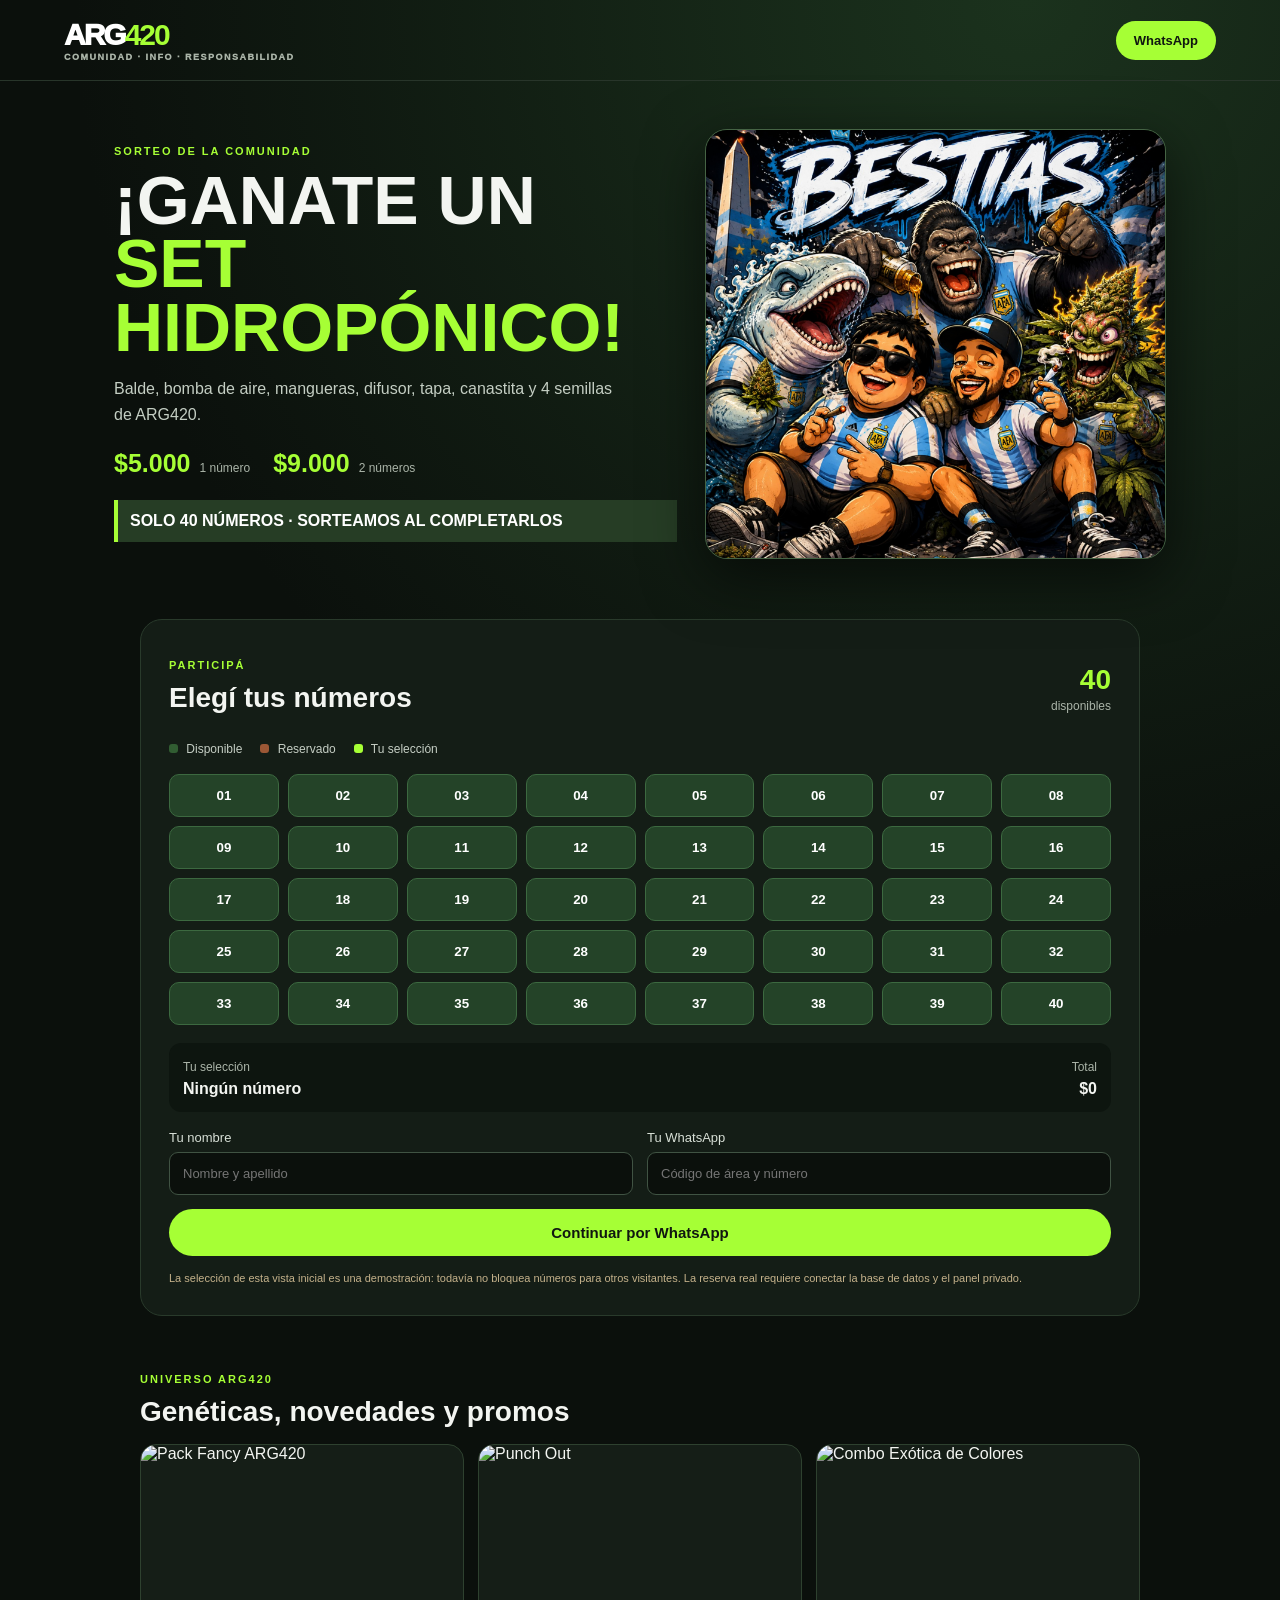
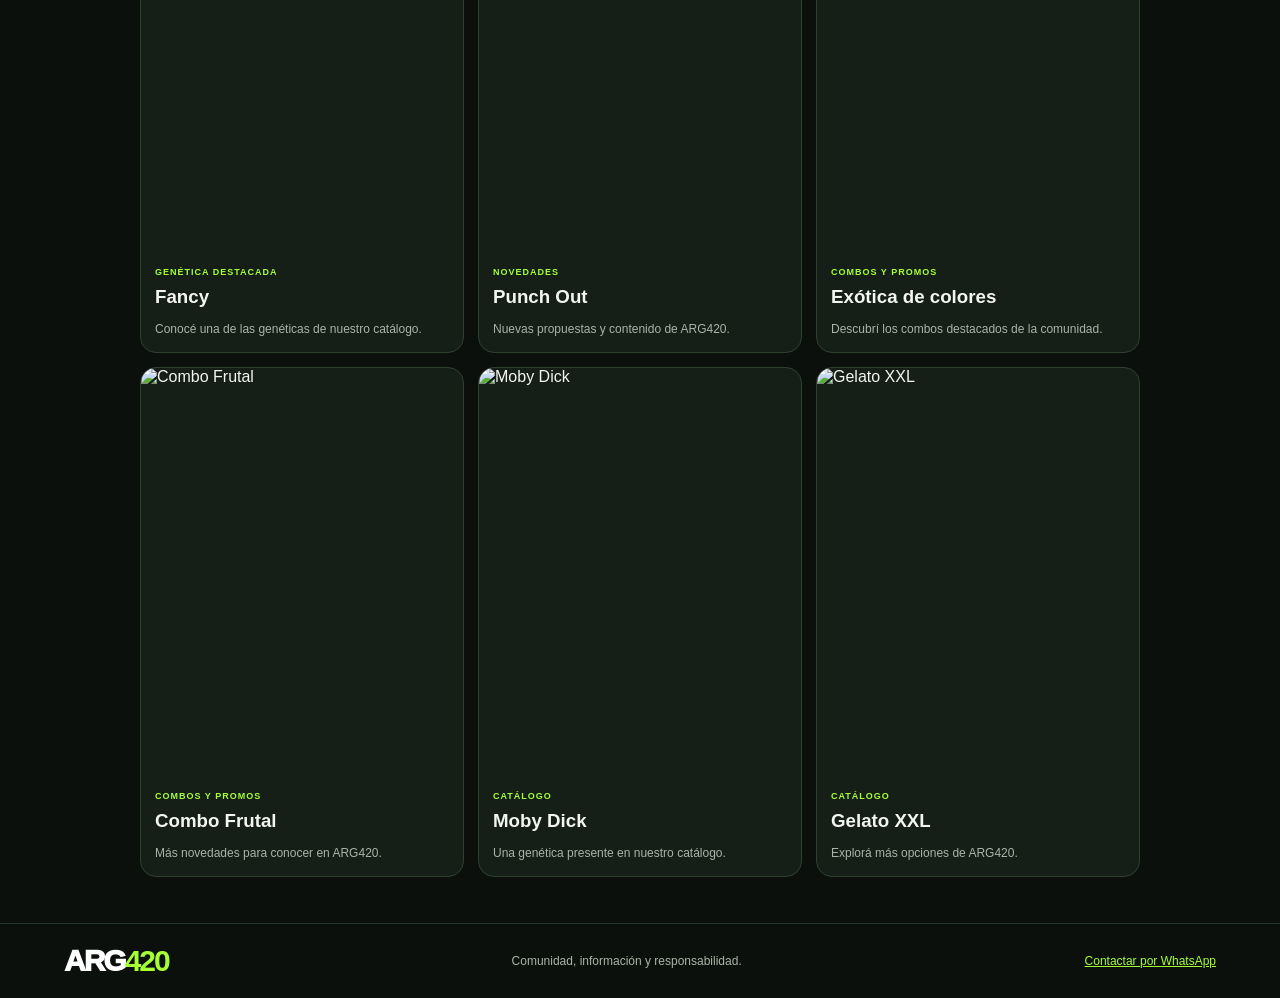
==== index.html @ 4fb7d49b "Update index.html" ====
<!doctype html>
<html lang="es">
<head>
  <meta charset="utf-8">
  <meta name="viewport" content="width=device-width, initial-scale=1">
  <meta name="theme-color" content="#101710">
  <meta name="description" content="ARG420 — Sorteo de la comunidad y novedades.">
  <title>ARG420 | Sorteo de la comunidad</title>
  <link rel="manifest" href="manifest.webmanifest">
  <link rel="stylesheet" href="styles.css">
</head>
<body>
<header class="top">
  <div class="brand"><span>ARG</span><b>420</b><small>COMUNIDAD · INFO · RESPONSABILIDAD</small></div>
  <a class="wa small" href="https://wa.me/5491125229926" target="_blank" rel="noopener">WhatsApp</a>
</header>

<main>
  <section class="hero">
    <div class="hero-copy">
      <p class="eyebrow">SORTEO DE LA COMUNIDAD</p>
      <h1>¡GANATE UN<br><em>SET HIDROPÓNICO!</em></h1>
      <p>Balde, bomba de aire, mangueras, difusor, tapa, canastita y 4 semillas de ARG420.</p>
      <div class="price-row"><strong>$5.000</strong><span>1 número</span><strong>$9.000</strong><span>2 números</span></div>
      <p class="limited">SOLO 40 NÚMEROS · SORTEAMOS AL COMPLETARLOS</p>
    </div>
    <div class="hero-art"><img src="bestias.png" alt="Personajes ilustrados de ARG420"></div>
  </section>

  <section class="draw panel">
    <div class="section-head">
      <div><p class="eyebrow">PARTICIPÁ</p><h2>Elegí tus números</h2></div>
      <div class="counter"><b id="availableCount">40</b><span>disponibles</span></div>
    </div>
    <div class="legend"><span><i class="free"></i> Disponible</span><span><i class="pending"></i> Reservado</span><span><i class="chosen"></i> Tu selección</span></div>
    <div id="numbers" class="numbers" aria-label="Números del sorteo"></div>
    <div class="selection">
      <div><span class="muted">Tu selección</span><strong id="selectionText">Ningún número</strong></div>
      <div><span class="muted">Total</span><strong id="total">$0</strong></div>
    </div>
    <form id="reserveForm">
      <label>Tu nombre<input id="customerName" required maxlength="60" placeholder="Nombre y apellido"></label>
      <label>Tu WhatsApp<input id="customerPhone" required maxlength="30" placeholder="Código de área y número"></label>
      <button class="primary" type="submit">Continuar por WhatsApp</button>
      <p class="notice">La selección de esta vista inicial es una demostración: todavía no bloquea números para otros visitantes. La reserva real requiere conectar la base de datos y el panel privado.</p>
    </form>
  </section>

  <section class="ads">
    <div class="section-head"><div><p class="eyebrow">UNIVERSO ARG420</p><h2>Genéticas, novedades y promos</h2></div></div>
    <div class="ad-grid">
      <article class="ad-card"><img src="assets/fancy-pack.png" alt="Pack Fancy ARG420"><div><span>GENÉTICA DESTACADA</span><h3>Fancy</h3><p>Conocé una de las genéticas de nuestro catálogo.</p></div></article>
      <article class="ad-card"><img src="assets/punch-out.png" alt="Punch Out"><div><span>NOVEDADES</span><h3>Punch Out</h3><p>Nuevas propuestas y contenido de ARG420.</p></div></article>
      <article class="ad-card"><img src="assets/combo-exotica.png" alt="Combo Exótica de Colores"><div><span>COMBOS Y PROMOS</span><h3>Exótica de colores</h3><p>Descubrí los combos destacados de la comunidad.</p></div></article>
      <article class="ad-card"><img src="assets/combo-frutal.png" alt="Combo Frutal"><div><span>COMBOS Y PROMOS</span><h3>Combo Frutal</h3><p>Más novedades para conocer en ARG420.</p></div></article>
      <article class="ad-card"><img src="assets/moby-dick.png" alt="Moby Dick"><div><span>CATÁLOGO</span><h3>Moby Dick</h3><p>Una genética presente en nuestro catálogo.</p></div></article>
      <article class="ad-card"><img src="assets/gelato-xxl.png" alt="Gelato XXL"><div><span>CATÁLOGO</span><h3>Gelato XXL</h3><p>Explorá más opciones de ARG420.</p></div></article>
    </div>
  </section>
</main>
<footer><div class="brand"><span>ARG</span><b>420</b></div><p>Comunidad, información y responsabilidad.</p><a href="https://wa.me/5491125229926" target="_blank" rel="noopener">Contactar por WhatsApp</a></footer>
<script src="app.js"></script>
</body>
</html>
---- styles.css ----
*{box-sizing:border-box} :root{--bg:#0b100c;--panel:#141d16;--green:#a6ff35;--green2:#3d782d;--text:#f3f5f1;--muted:#aab4a8} body{margin:0;background:radial-gradient(circle at 80% 0%,#1b321d 0,transparent 34%),var(--bg);color:var(--text);font-family:Arial,Helvetica,sans-serif} a{color:inherit}.top,footer{display:flex;align-items:center;justify-content:space-between;padding:18px max(5vw,18px);gap:16px}.top{border-bottom:1px solid #28352a}.brand{font-size:30px;font-weight:1000;letter-spacing:-2px}.brand span{color:#fff}.brand b{color:var(--green)}.brand small{display:block;font-size:9px;letter-spacing:1.5px;color:#aab4a8}.wa,.primary{background:var(--green);color:#101710;text-decoration:none;font-weight:900;border:0;border-radius:999px;padding:12px 18px}.small{font-size:13px}.hero{max-width:1180px;margin:auto;padding:48px 5vw 34px;display:grid;grid-template-columns:1.1fr .9fr;gap:28px;align-items:center}.eyebrow{color:var(--green);font-weight:900;letter-spacing:2px;font-size:11px}.hero h1{font-size:clamp(38px,6vw,68px);line-height:.94;margin:12px 0}.hero h1 em{color:var(--green);font-style:normal}.hero-copy>p:not(.eyebrow):not(.limited){color:#c4cec3;line-height:1.6;max-width:520px}.hero-art img{width:100%;max-height:430px;object-fit:cover;object-position:center 25%;border-radius:22px;border:1px solid #456344;box-shadow:0 18px 60px #0009}.price-row{display:flex;align-items:baseline;gap:9px;flex-wrap:wrap;margin:22px 0}.price-row strong{font-size:25px;color:var(--green)}.price-row span{font-size:12px;color:var(--muted);margin-right:14px}.limited{font-weight:900;color:#fff;background:#263d25;border-left:4px solid var(--green);padding:12px}.panel,.ads{max-width:1000px;margin:22px auto;padding:28px;background:var(--panel);border:1px solid #293a2b;border-radius:22px}.section-head{display:flex;justify-content:space-between;align-items:center;gap:12px}.section-head h2{font-size:28px;margin:4px 0 16px}.counter{text-align:right}.counter b{display:block;color:var(--green);font-size:28px}.counter span,.muted{font-size:12px;color:var(--muted)}.legend{display:flex;gap:18px;flex-wrap:wrap;color:#c5cec4;font-size:12px;margin:12px 0 18px}.legend i{display:inline-block;width:9px;height:9px;border-radius:3px;margin-right:5px}.free{background:#315d32}.pending{background:#9b5735}.chosen{background:var(--green)}.numbers{display:grid;grid-template-columns:repeat(8,1fr);gap:9px}.num{background:#244328;border:1px solid #3c6940;color:white;padding:13px 4px;border-radius:10px;font-weight:900;cursor:pointer}.num.selected{background:var(--green);color:#10200e;border-color:var(--green)}.num.reserved{background:#59402e;color:#d8c5b3;cursor:not-allowed;opacity:.8}.selection{display:flex;justify-content:space-between;background:#0d150f;border-radius:12px;padding:14px;margin:18px 0}.selection strong{display:block;margin-top:5px}.selection>div:last-child{text-align:right}form{display:grid;grid-template-columns:1fr 1fr;gap:14px}label{display:grid;gap:7px;font-size:13px;color:#d8e0d7}input{width:100%;background:#0b100c;border:1px solid #405343;border-radius:9px;padding:13px;color:white;font:inherit}form button,.notice{grid-column:1/-1}.primary{cursor:pointer;font-size:15px;padding:15px}.notice{font-size:11px;line-height:1.5;color:#c5b28b;margin:0}.ads{background:transparent;border:0;padding:24px 0}.ad-grid{display:grid;grid-template-columns:repeat(3,1fr);gap:14px}.ad-card{background:#151e17;border:1px solid #2e412f;border-radius:16px;overflow:hidden}.ad-card img{width:100%;aspect-ratio:4/5;object-fit:cover;display:block}.ad-card div{padding:14px}.ad-card span{font-size:9px;color:var(--green);font-weight:900;letter-spacing:1px}.ad-card h3{margin:7px 0}.ad-card p{font-size:12px;color:var(--muted);line-height:1.5;margin-bottom:0}footer{border-top:1px solid #28352a;color:var(--muted);font-size:12px}footer a{color:var(--green)}@media(max-width:700px){.hero{grid-template-columns:1fr;padding-top:30px}.hero-art{order:-1}.hero-art img{max-height:280px}.panel{margin:14px;padding:18px}.numbers{grid-template-columns:repeat(5,1fr);gap:7px}.num{padding:12px 2px}.ad-grid{grid-template-columns:repeat(2,1fr)}form{grid-template-columns:1fr}.top,footer{padding:15px 18px}.brand{font-size:25px}}
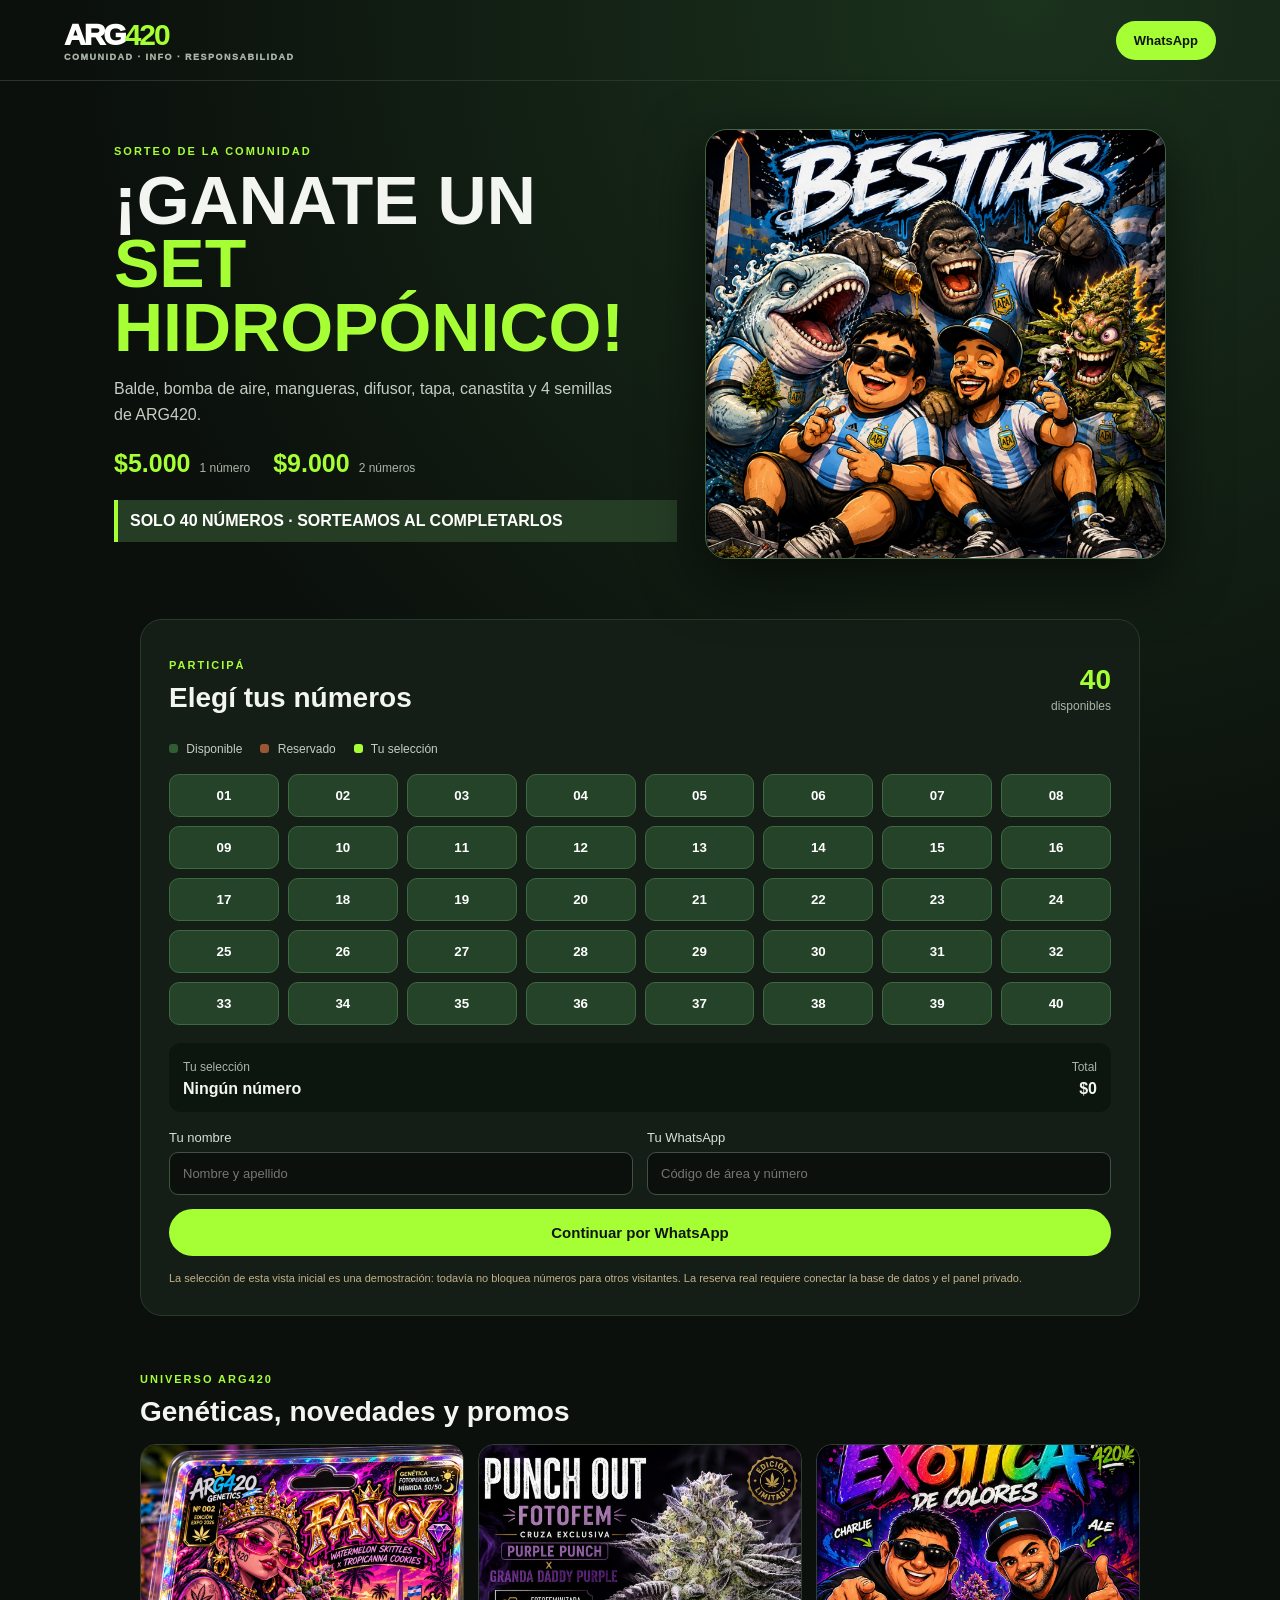
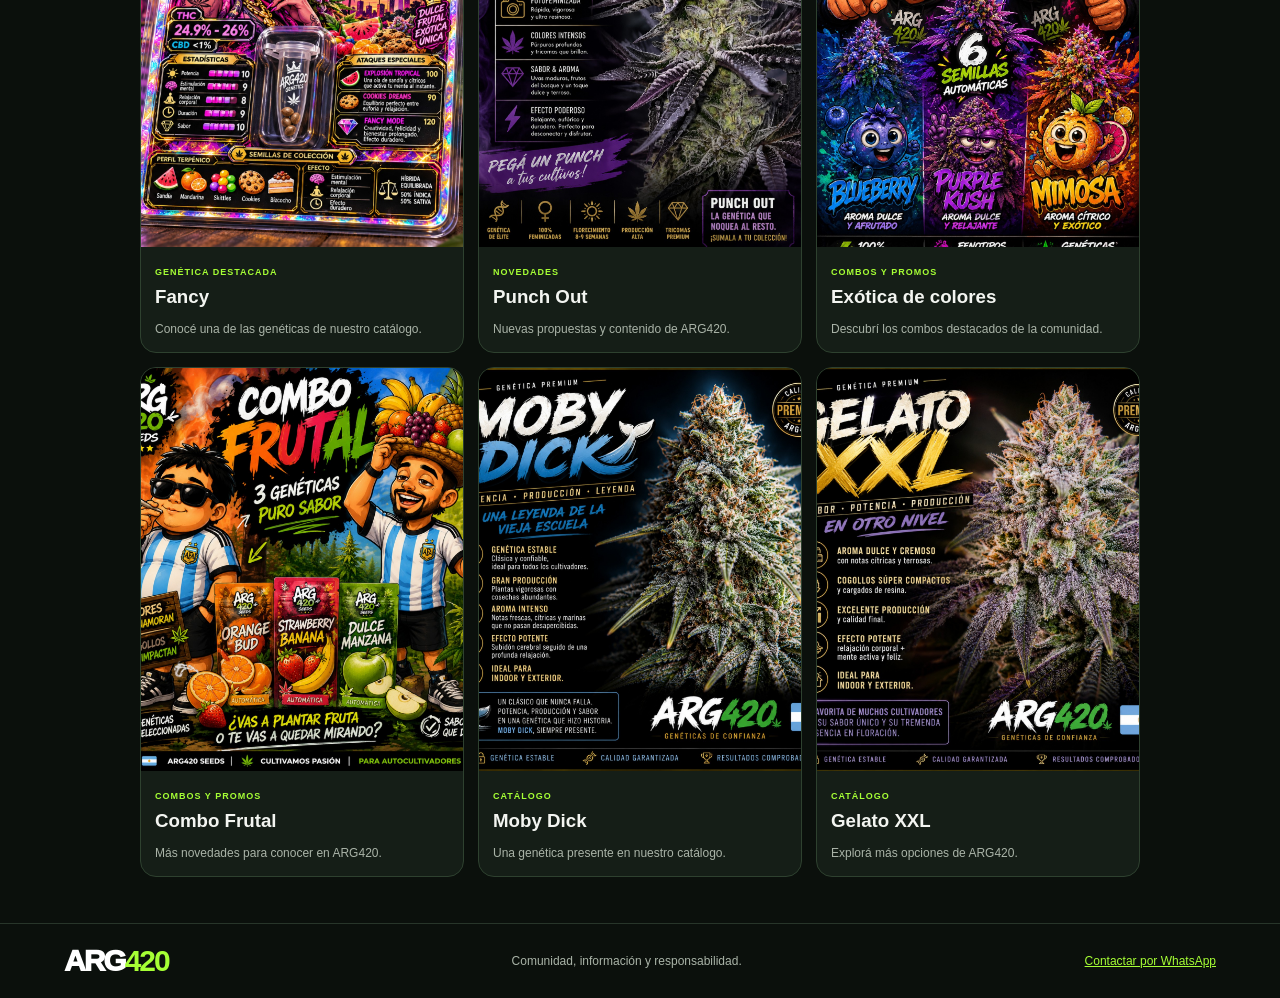
==== commit 74a5ae79: "Update index.html" ====
--- a/index.html
+++ b/index.html
@@ -49,12 +49,12 @@
   <section class="ads">
     <div class="section-head"><div><p class="eyebrow">UNIVERSO ARG420</p><h2>Genéticas, novedades y promos</h2></div></div>
     <div class="ad-grid">
-      <article class="ad-card"><img src="assets/fancy-pack.png" alt="Pack Fancy ARG420"><div><span>GENÉTICA DESTACADA</span><h3>Fancy</h3><p>Conocé una de las genéticas de nuestro catálogo.</p></div></article>
-      <article class="ad-card"><img src="assets/punch-out.png" alt="Punch Out"><div><span>NOVEDADES</span><h3>Punch Out</h3><p>Nuevas propuestas y contenido de ARG420.</p></div></article>
-      <article class="ad-card"><img src="assets/combo-exotica.png" alt="Combo Exótica de Colores"><div><span>COMBOS Y PROMOS</span><h3>Exótica de colores</h3><p>Descubrí los combos destacados de la comunidad.</p></div></article>
-      <article class="ad-card"><img src="assets/combo-frutal.png" alt="Combo Frutal"><div><span>COMBOS Y PROMOS</span><h3>Combo Frutal</h3><p>Más novedades para conocer en ARG420.</p></div></article>
-      <article class="ad-card"><img src="assets/moby-dick.png" alt="Moby Dick"><div><span>CATÁLOGO</span><h3>Moby Dick</h3><p>Una genética presente en nuestro catálogo.</p></div></article>
-      <article class="ad-card"><img src="assets/gelato-xxl.png" alt="Gelato XXL"><div><span>CATÁLOGO</span><h3>Gelato XXL</h3><p>Explorá más opciones de ARG420.</p></div></article>
+      <article class="ad-card"><img src="fancy-pack.png" alt="Pack Fancy ARG420"><div><span>GENÉTICA DESTACADA</span><h3>Fancy</h3><p>Conocé una de las genéticas de nuestro catálogo.</p></div></article>
+      <article class="ad-card"><img src="punch-out.png" alt="Punch Out"><div><span>NOVEDADES</span><h3>Punch Out</h3><p>Nuevas propuestas y contenido de ARG420.</p></div></article>
+      <article class="ad-card"><img src="combo-exotica.png" alt="Combo Exótica de Colores"><div><span>COMBOS Y PROMOS</span><h3>Exótica de colores</h3><p>Descubrí los combos destacados de la comunidad.</p></div></article>
+      <article class="ad-card"><img src="combo-frutal.png" alt="Combo Frutal"><div><span>COMBOS Y PROMOS</span><h3>Combo Frutal</h3><p>Más novedades para conocer en ARG420.</p></div></article>
+      <article class="ad-card"><img src="moby-dick.png" alt="Moby Dick"><div><span>CATÁLOGO</span><h3>Moby Dick</h3><p>Una genética presente en nuestro catálogo.</p></div></article>
+      <article class="ad-card"><img src="gelato-xxl.png" alt="Gelato XXL"><div><span>CATÁLOGO</span><h3>Gelato XXL</h3><p>Explorá más opciones de ARG420.</p></div></article>
     </div>
   </section>
 </main>
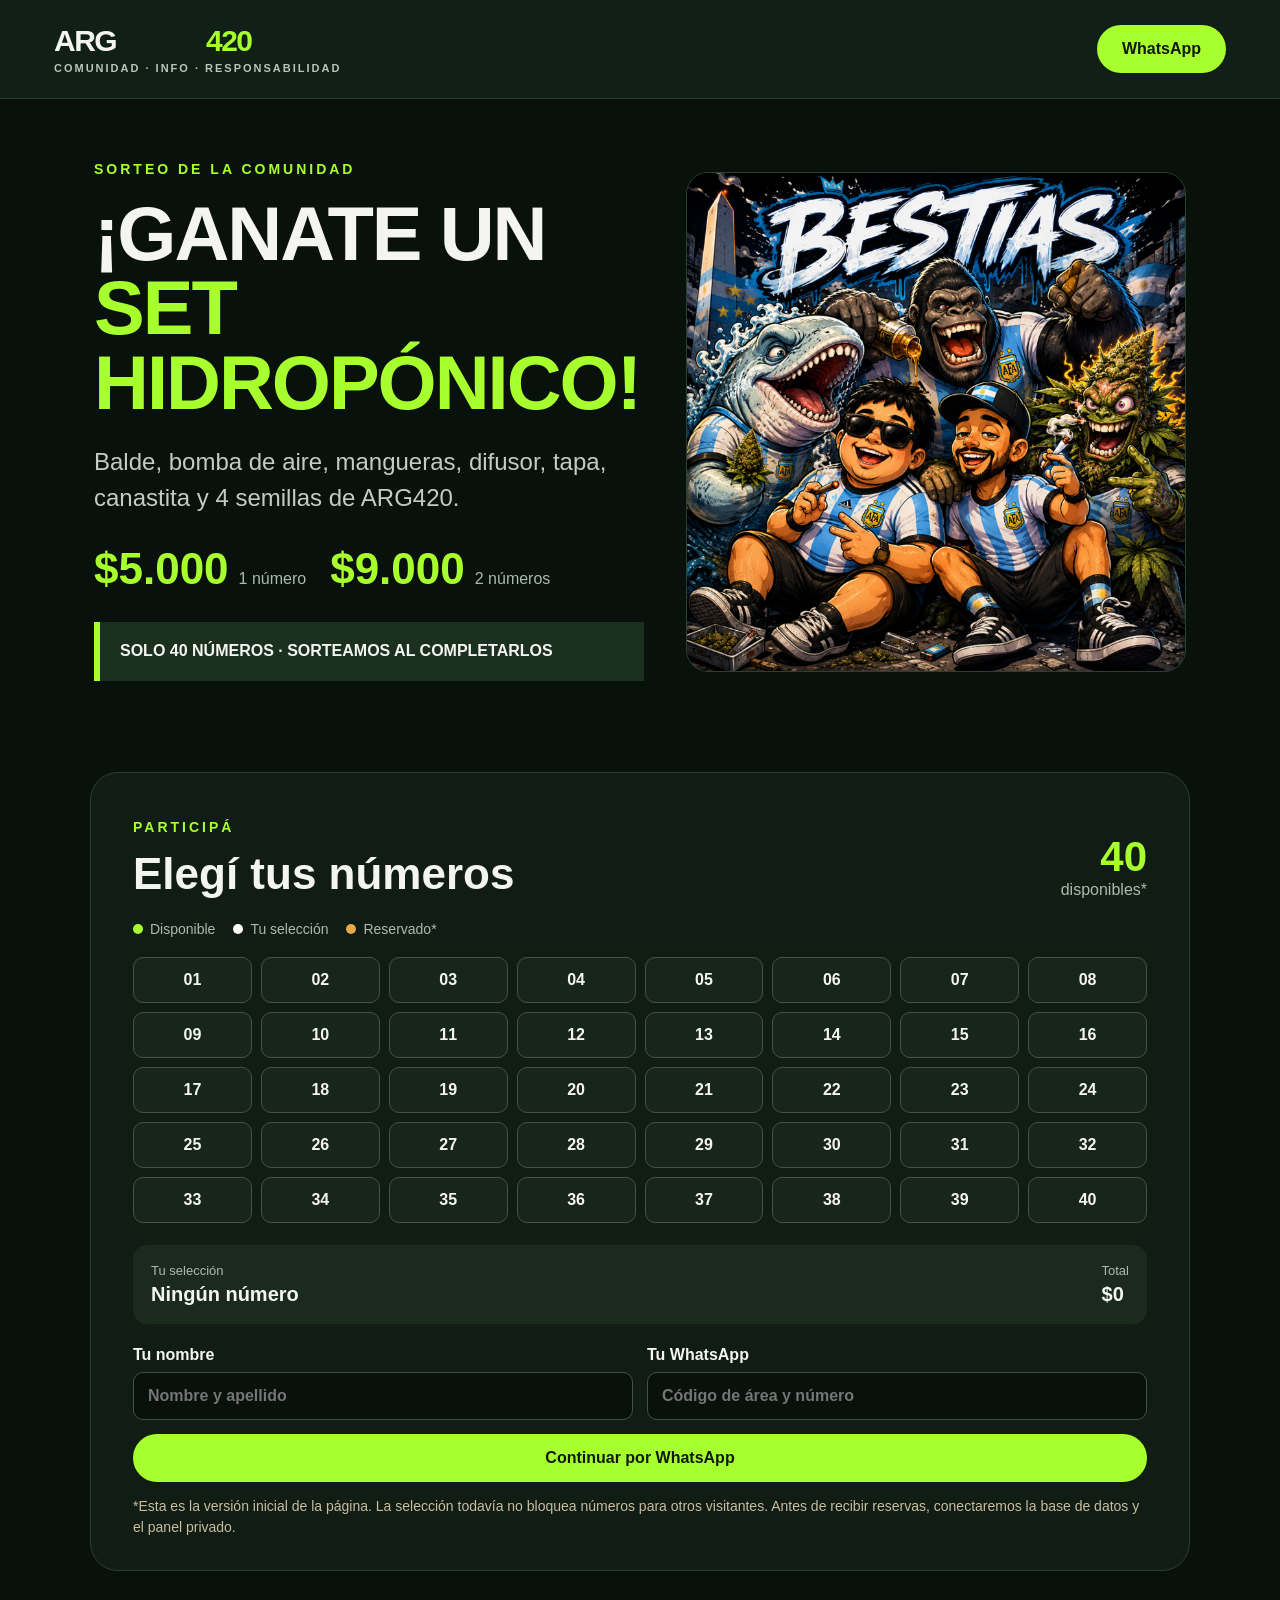
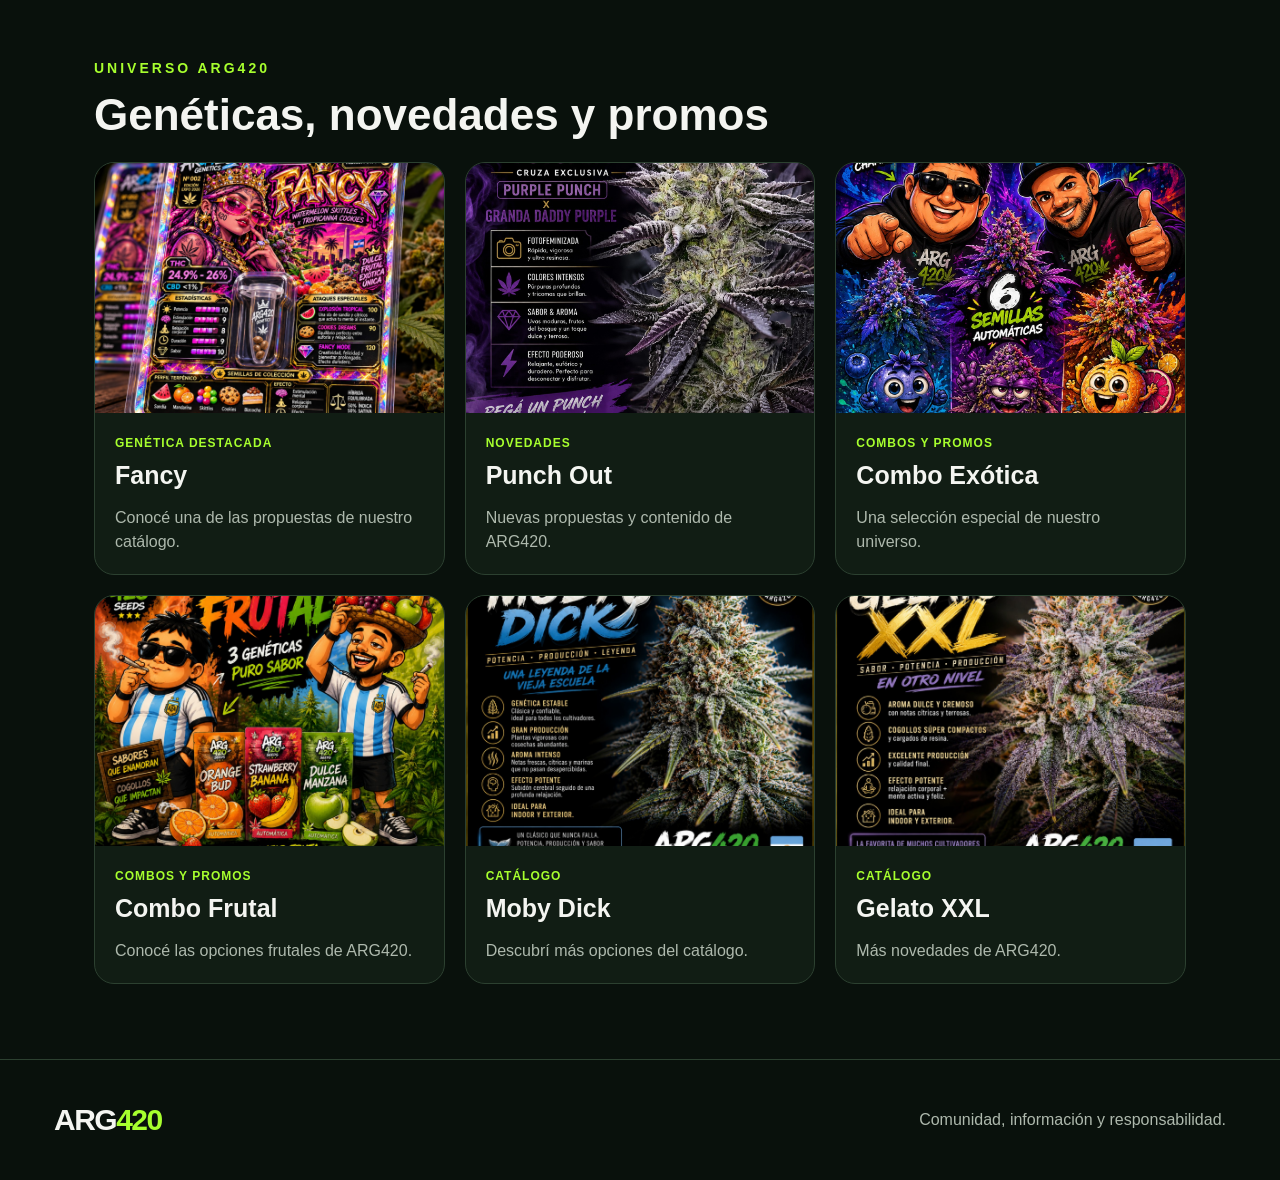
==== commit 76cb2b2d: "Add files via upload" ====
--- a/index.html
+++ b/index.html
@@ -3,62 +3,56 @@
 <head>
   <meta charset="utf-8">
   <meta name="viewport" content="width=device-width, initial-scale=1">
-  <meta name="theme-color" content="#101710">
-  <meta name="description" content="ARG420 — Sorteo de la comunidad y novedades.">
+  <meta name="theme-color" content="#101810">
+  <meta name="description" content="ARG420 — Comunidad, información y responsabilidad. Sorteo de la comunidad.">
   <title>ARG420 | Sorteo de la comunidad</title>
   <link rel="manifest" href="manifest.webmanifest">
   <link rel="stylesheet" href="styles.css">
 </head>
 <body>
-<header class="top">
-  <div class="brand"><span>ARG</span><b>420</b><small>COMUNIDAD · INFO · RESPONSABILIDAD</small></div>
-  <a class="wa small" href="https://wa.me/5491125229926" target="_blank" rel="noopener">WhatsApp</a>
-</header>
+  <header class="topbar">
+    <a class="brand" href="#inicio" aria-label="ARG420 inicio"><span>ARG</span><b>420</b><small>COMUNIDAD · INFO · RESPONSABILIDAD</small></a>
+    <a class="whatsapp" href="https://wa.me/5491125229926" target="_blank" rel="noopener">WhatsApp</a>
+  </header>
 
-<main>
-  <section class="hero">
-    <div class="hero-copy">
-      <p class="eyebrow">SORTEO DE LA COMUNIDAD</p>
-      <h1>¡GANATE UN<br><em>SET HIDROPÓNICO!</em></h1>
-      <p>Balde, bomba de aire, mangueras, difusor, tapa, canastita y 4 semillas de ARG420.</p>
-      <div class="price-row"><strong>$5.000</strong><span>1 número</span><strong>$9.000</strong><span>2 números</span></div>
-      <p class="limited">SOLO 40 NÚMEROS · SORTEAMOS AL COMPLETARLOS</p>
-    </div>
-    <div class="hero-art"><img src="bestias.png" alt="Personajes ilustrados de ARG420"></div>
-  </section>
+  <main id="inicio">
+    <section class="hero">
+      <div class="hero-art"><img src="bestias.png" alt="Personajes ilustrados de ARG420"></div>
+      <div class="hero-copy">
+        <p class="eyebrow">SORTEO DE LA COMUNIDAD</p>
+        <h1>¡GANATE UN<br><em>SET HIDROPÓNICO!</em></h1>
+        <p class="intro">Balde, bomba de aire, mangueras, difusor, tapa, canastita y 4 semillas de ARG420.</p>
+        <div class="prices"><div><strong>$5.000</strong><span>1 número</span></div><div><strong>$9.000</strong><span>2 números</span></div></div>
+        <p class="limited">SOLO 40 NÚMEROS · SORTEAMOS AL COMPLETARLOS</p>
+      </div>
+    </section>
 
-  <section class="draw panel">
-    <div class="section-head">
-      <div><p class="eyebrow">PARTICIPÁ</p><h2>Elegí tus números</h2></div>
-      <div class="counter"><b id="availableCount">40</b><span>disponibles</span></div>
-    </div>
-    <div class="legend"><span><i class="free"></i> Disponible</span><span><i class="pending"></i> Reservado</span><span><i class="chosen"></i> Tu selección</span></div>
-    <div id="numbers" class="numbers" aria-label="Números del sorteo"></div>
-    <div class="selection">
-      <div><span class="muted">Tu selección</span><strong id="selectionText">Ningún número</strong></div>
-      <div><span class="muted">Total</span><strong id="total">$0</strong></div>
-    </div>
-    <form id="reserveForm">
-      <label>Tu nombre<input id="customerName" required maxlength="60" placeholder="Nombre y apellido"></label>
-      <label>Tu WhatsApp<input id="customerPhone" required maxlength="30" placeholder="Código de área y número"></label>
-      <button class="primary" type="submit">Continuar por WhatsApp</button>
-      <p class="notice">La selección de esta vista inicial es una demostración: todavía no bloquea números para otros visitantes. La reserva real requiere conectar la base de datos y el panel privado.</p>
-    </form>
-  </section>
+    <section class="draw panel" id="participar">
+      <div class="section-head"><div><p class="eyebrow">PARTICIPÁ</p><h2>Elegí tus números</h2></div><div class="available"><b id="availableCount">40</b><span>disponibles*</span></div></div>
+      <div class="legend"><span><i class="dot free"></i>Disponible</span><span><i class="dot chosen"></i>Tu selección</span><span><i class="dot pending"></i>Reservado*</span></div>
+      <div id="numbers" class="numbers" aria-label="Números del sorteo"></div>
+      <div class="selection"><div><span>Tu selección</span><strong id="selectionText">Ningún número</strong></div><div><span>Total</span><strong id="total">$0</strong></div></div>
+      <form id="reserveForm" class="reserve-form">
+        <label>Tu nombre<input id="customerName" required maxlength="60" placeholder="Nombre y apellido" autocomplete="name"></label>
+        <label>Tu WhatsApp<input id="customerPhone" required maxlength="30" placeholder="Código de área y número" inputmode="tel" autocomplete="tel"></label>
+        <button class="primary" type="submit">Continuar por WhatsApp</button>
+      </form>
+      <p class="notice">*Esta es la versión inicial de la página. La selección todavía no bloquea números para otros visitantes. Antes de recibir reservas, conectaremos la base de datos y el panel privado.</p>
+    </section>
 
-  <section class="ads">
-    <div class="section-head"><div><p class="eyebrow">UNIVERSO ARG420</p><h2>Genéticas, novedades y promos</h2></div></div>
-    <div class="ad-grid">
-      <article class="ad-card"><img src="fancy-pack.png" alt="Pack Fancy ARG420"><div><span>GENÉTICA DESTACADA</span><h3>Fancy</h3><p>Conocé una de las genéticas de nuestro catálogo.</p></div></article>
-      <article class="ad-card"><img src="punch-out.png" alt="Punch Out"><div><span>NOVEDADES</span><h3>Punch Out</h3><p>Nuevas propuestas y contenido de ARG420.</p></div></article>
-      <article class="ad-card"><img src="combo-exotica.png" alt="Combo Exótica de Colores"><div><span>COMBOS Y PROMOS</span><h3>Exótica de colores</h3><p>Descubrí los combos destacados de la comunidad.</p></div></article>
-      <article class="ad-card"><img src="combo-frutal.png" alt="Combo Frutal"><div><span>COMBOS Y PROMOS</span><h3>Combo Frutal</h3><p>Más novedades para conocer en ARG420.</p></div></article>
-      <article class="ad-card"><img src="moby-dick.png" alt="Moby Dick"><div><span>CATÁLOGO</span><h3>Moby Dick</h3><p>Una genética presente en nuestro catálogo.</p></div></article>
-      <article class="ad-card"><img src="gelato-xxl.png" alt="Gelato XXL"><div><span>CATÁLOGO</span><h3>Gelato XXL</h3><p>Explorá más opciones de ARG420.</p></div></article>
-    </div>
-  </section>
-</main>
-<footer><div class="brand"><span>ARG</span><b>420</b></div><p>Comunidad, información y responsabilidad.</p><a href="https://wa.me/5491125229926" target="_blank" rel="noopener">Contactar por WhatsApp</a></footer>
-<script src="app.js"></script>
+    <section class="ads">
+      <div class="section-head"><div><p class="eyebrow">UNIVERSO ARG420</p><h2>Genéticas, novedades y promos</h2></div></div>
+      <div class="ad-grid">
+        <article class="ad-card"><img src="fancy-pack.png" alt="Pack Fancy ARG420"><div><span>GENÉTICA DESTACADA</span><h3>Fancy</h3><p>Conocé una de las propuestas de nuestro catálogo.</p></div></article>
+        <article class="ad-card"><img src="punch-out.png" alt="Punch Out"><div><span>NOVEDADES</span><h3>Punch Out</h3><p>Nuevas propuestas y contenido de ARG420.</p></div></article>
+        <article class="ad-card"><img src="combo-exotica.png" alt="Combo Exótica de Colores"><div><span>COMBOS Y PROMOS</span><h3>Combo Exótica</h3><p>Una selección especial de nuestro universo.</p></div></article>
+        <article class="ad-card"><img src="combo-frutal.png" alt="Combo Frutal"><div><span>COMBOS Y PROMOS</span><h3>Combo Frutal</h3><p>Conocé las opciones frutales de ARG420.</p></div></article>
+        <article class="ad-card"><img src="moby-dick.png" alt="Moby Dick"><div><span>CATÁLOGO</span><h3>Moby Dick</h3><p>Descubrí más opciones del catálogo.</p></div></article>
+        <article class="ad-card"><img src="gelato-xxl.png" alt="Gelato XXL"><div><span>CATÁLOGO</span><h3>Gelato XXL</h3><p>Más novedades de ARG420.</p></div></article>
+      </div>
+    </section>
+  </main>
+  <footer><div class="brand"><span>ARG</span><b>420</b></div><p>Comunidad, información y responsabilidad.</p></footer>
+  <script src="app.js"></script>
 </body>
 </html>
--- a/styles.css
+++ b/styles.css
@@ -1 +1 @@
-*{box-sizing:border-box} :root{--bg:#0b100c;--panel:#141d16;--green:#a6ff35;--green2:#3d782d;--text:#f3f5f1;--muted:#aab4a8} body{margin:0;background:radial-gradient(circle at 80% 0%,#1b321d 0,transparent 34%),var(--bg);color:var(--text);font-family:Arial,Helvetica,sans-serif} a{color:inherit}.top,footer{display:flex;align-items:center;justify-content:space-between;padding:18px max(5vw,18px);gap:16px}.top{border-bottom:1px solid #28352a}.brand{font-size:30px;font-weight:1000;letter-spacing:-2px}.brand span{color:#fff}.brand b{color:var(--green)}.brand small{display:block;font-size:9px;letter-spacing:1.5px;color:#aab4a8}.wa,.primary{background:var(--green);color:#101710;text-decoration:none;font-weight:900;border:0;border-radius:999px;padding:12px 18px}.small{font-size:13px}.hero{max-width:1180px;margin:auto;padding:48px 5vw 34px;display:grid;grid-template-columns:1.1fr .9fr;gap:28px;align-items:center}.eyebrow{color:var(--green);font-weight:900;letter-spacing:2px;font-size:11px}.hero h1{font-size:clamp(38px,6vw,68px);line-height:.94;margin:12px 0}.hero h1 em{color:var(--green);font-style:normal}.hero-copy>p:not(.eyebrow):not(.limited){color:#c4cec3;line-height:1.6;max-width:520px}.hero-art img{width:100%;max-height:430px;object-fit:cover;object-position:center 25%;border-radius:22px;border:1px solid #456344;box-shadow:0 18px 60px #0009}.price-row{display:flex;align-items:baseline;gap:9px;flex-wrap:wrap;margin:22px 0}.price-row strong{font-size:25px;color:var(--green)}.price-row span{font-size:12px;color:var(--muted);margin-right:14px}.limited{font-weight:900;color:#fff;background:#263d25;border-left:4px solid var(--green);padding:12px}.panel,.ads{max-width:1000px;margin:22px auto;padding:28px;background:var(--panel);border:1px solid #293a2b;border-radius:22px}.section-head{display:flex;justify-content:space-between;align-items:center;gap:12px}.section-head h2{font-size:28px;margin:4px 0 16px}.counter{text-align:right}.counter b{display:block;color:var(--green);font-size:28px}.counter span,.muted{font-size:12px;color:var(--muted)}.legend{display:flex;gap:18px;flex-wrap:wrap;color:#c5cec4;font-size:12px;margin:12px 0 18px}.legend i{display:inline-block;width:9px;height:9px;border-radius:3px;margin-right:5px}.free{background:#315d32}.pending{background:#9b5735}.chosen{background:var(--green)}.numbers{display:grid;grid-template-columns:repeat(8,1fr);gap:9px}.num{background:#244328;border:1px solid #3c6940;color:white;padding:13px 4px;border-radius:10px;font-weight:900;cursor:pointer}.num.selected{background:var(--green);color:#10200e;border-color:var(--green)}.num.reserved{background:#59402e;color:#d8c5b3;cursor:not-allowed;opacity:.8}.selection{display:flex;justify-content:space-between;background:#0d150f;border-radius:12px;padding:14px;margin:18px 0}.selection strong{display:block;margin-top:5px}.selection>div:last-child{text-align:right}form{display:grid;grid-template-columns:1fr 1fr;gap:14px}label{display:grid;gap:7px;font-size:13px;color:#d8e0d7}input{width:100%;background:#0b100c;border:1px solid #405343;border-radius:9px;padding:13px;color:white;font:inherit}form button,.notice{grid-column:1/-1}.primary{cursor:pointer;font-size:15px;padding:15px}.notice{font-size:11px;line-height:1.5;color:#c5b28b;margin:0}.ads{background:transparent;border:0;padding:24px 0}.ad-grid{display:grid;grid-template-columns:repeat(3,1fr);gap:14px}.ad-card{background:#151e17;border:1px solid #2e412f;border-radius:16px;overflow:hidden}.ad-card img{width:100%;aspect-ratio:4/5;object-fit:cover;display:block}.ad-card div{padding:14px}.ad-card span{font-size:9px;color:var(--green);font-weight:900;letter-spacing:1px}.ad-card h3{margin:7px 0}.ad-card p{font-size:12px;color:var(--muted);line-height:1.5;margin-bottom:0}footer{border-top:1px solid #28352a;color:var(--muted);font-size:12px}footer a{color:var(--green)}@media(max-width:700px){.hero{grid-template-columns:1fr;padding-top:30px}.hero-art{order:-1}.hero-art img{max-height:280px}.panel{margin:14px;padding:18px}.numbers{grid-template-columns:repeat(5,1fr);gap:7px}.num{padding:12px 2px}.ad-grid{grid-template-columns:repeat(2,1fr)}form{grid-template-columns:1fr}.top,footer{padding:15px 18px}.brand{font-size:25px}}+:root{--bg:#09110c;--panel:#111d14;--panel2:#1c3020;--line:#2c4030;--green:#a7ff2e;--white:#f4f5f1;--muted:#aeb9ad}*{box-sizing:border-box}html{scroll-behavior:smooth}body{margin:0;background:var(--bg);color:var(--white);font-family:Arial,Helvetica,sans-serif}.topbar{display:flex;align-items:center;justify-content:space-between;padding:24px clamp(20px,5vw,54px);background:#102016;border-bottom:1px solid #263a2a;position:sticky;top:0;z-index:5}.brand{display:grid;grid-template-columns:auto auto;align-items:baseline;text-decoration:none;color:var(--white);font-size:30px;font-weight:900;letter-spacing:-1.5px}.brand b{color:var(--green)}.brand small{grid-column:1/3;font-size:11px;letter-spacing:2px;color:#b8c5b9;margin-top:4px}.whatsapp,.primary{background:var(--green);color:#101810;text-decoration:none;border:0;border-radius:999px;padding:15px 25px;font-weight:800;font-size:16px}.hero{max-width:1200px;margin:auto;padding:48px clamp(20px,5vw,54px) 30px;display:grid;grid-template-columns:1.1fr 1fr;gap:42px;align-items:center}.hero-art{order:2}.hero-art img{width:100%;height:auto;display:block;border-radius:22px;border:1px solid var(--line)}.hero-copy{order:1}.eyebrow{color:var(--green);font-weight:900;letter-spacing:3px;font-size:14px}.hero h1{font-size:clamp(42px,6vw,76px);line-height:.98;letter-spacing:-2px;margin:20px 0}.hero h1 em{font-style:normal;color:var(--green)}.intro{font-size:clamp(18px,2vw,24px);line-height:1.5;color:#c3ccc3}.prices{display:flex;gap:24px;flex-wrap:wrap;margin:28px 0}.prices div{display:flex;align-items:baseline;gap:10px}.prices strong{font-size:clamp(30px,4vw,44px);color:var(--green)}.prices span,.section-head span{color:var(--muted)}.limited{padding:18px 20px;background:var(--panel2);border-left:6px solid var(--green);font-weight:900;line-height:1.4}.panel{max-width:1100px;margin:45px auto;padding:32px clamp(20px,4vw,42px);border:1px solid var(--line);border-radius:28px;background:var(--panel)}.section-head{display:flex;justify-content:space-between;align-items:end;gap:20px;margin-bottom:22px}.section-head h2{font-size:clamp(28px,4vw,44px);margin:6px 0 0}.available{text-align:right}.available b{display:block;font-size:42px;color:var(--green)}.legend{display:flex;gap:18px;flex-wrap:wrap;color:var(--muted);font-size:14px;margin:20px 0}.legend span{display:flex;align-items:center;gap:7px}.dot{width:10px;height:10px;border-radius:50%;display:inline-block}.free{background:var(--green)}.chosen{background:#fff}.pending{background:#e6a84b}.numbers{display:grid;grid-template-columns:repeat(8,minmax(0,1fr));gap:9px}.number{border:1px solid #405444;background:#17251a;color:var(--white);border-radius:10px;padding:13px 3px;font-weight:800;font-size:16px}.number.selected{background:var(--green);color:#101810;border-color:var(--green)}.number:disabled{opacity:.4}.selection{display:flex;justify-content:space-between;gap:20px;background:#1a2b1d;padding:18px;border-radius:14px;margin:22px 0}.selection div{display:grid;gap:5px}.selection span{font-size:13px;color:var(--muted)}.selection strong{font-size:20px}.reserve-form{display:grid;grid-template-columns:1fr 1fr;gap:14px}.reserve-form label{display:grid;gap:8px;font-weight:700}.reserve-form input{width:100%;background:#09110c;color:white;border:1px solid #405444;border-radius:10px;padding:14px;font:inherit}.primary{grid-column:1/-1;cursor:pointer}.notice{color:#c9bd9e;line-height:1.5;font-size:14px;margin-bottom:0}.ads{max-width:1200px;margin:75px auto;padding:0 clamp(20px,5vw,54px)}.ad-grid{display:grid;grid-template-columns:repeat(3,minmax(0,1fr));gap:20px}.ad-card{background:var(--panel);border:1px solid var(--line);border-radius:20px;overflow:hidden}.ad-card img{width:100%;height:250px;object-fit:cover;display:block;background:#17251a}.ad-card div{padding:20px}.ad-card span{color:var(--green);font-size:12px;font-weight:900;letter-spacing:1px}.ad-card h3{font-size:25px;margin:10px 0}.ad-card p{color:var(--muted);line-height:1.5;margin-bottom:0}footer{padding:35px clamp(20px,5vw,54px);border-top:1px solid var(--line);display:flex;align-items:center;justify-content:space-between;gap:20px}footer p{color:var(--muted)}@media(max-width:760px){.hero{grid-template-columns:1fr;gap:26px;padding-top:30px}.hero-art{order:1}.hero-copy{order:2}.hero-art img{max-height:320px;object-fit:cover}.panel{margin:25px 14px;padding:24px 18px}.numbers{grid-template-columns:repeat(5,minmax(0,1fr));gap:7px}.number{padding:12px 2px}.ad-grid{grid-template-columns:repeat(2,minmax(0,1fr));gap:12px}.ad-card img{height:185px}.ad-card div{padding:14px}.ad-card h3{font-size:21px}.reserve-form{grid-template-columns:1fr}.primary{grid-column:auto}.topbar{padding:18px 20px}.brand{font-size:26px}.whatsapp{padding:13px 18px}.section-head{align-items:center}footer{display:block}}
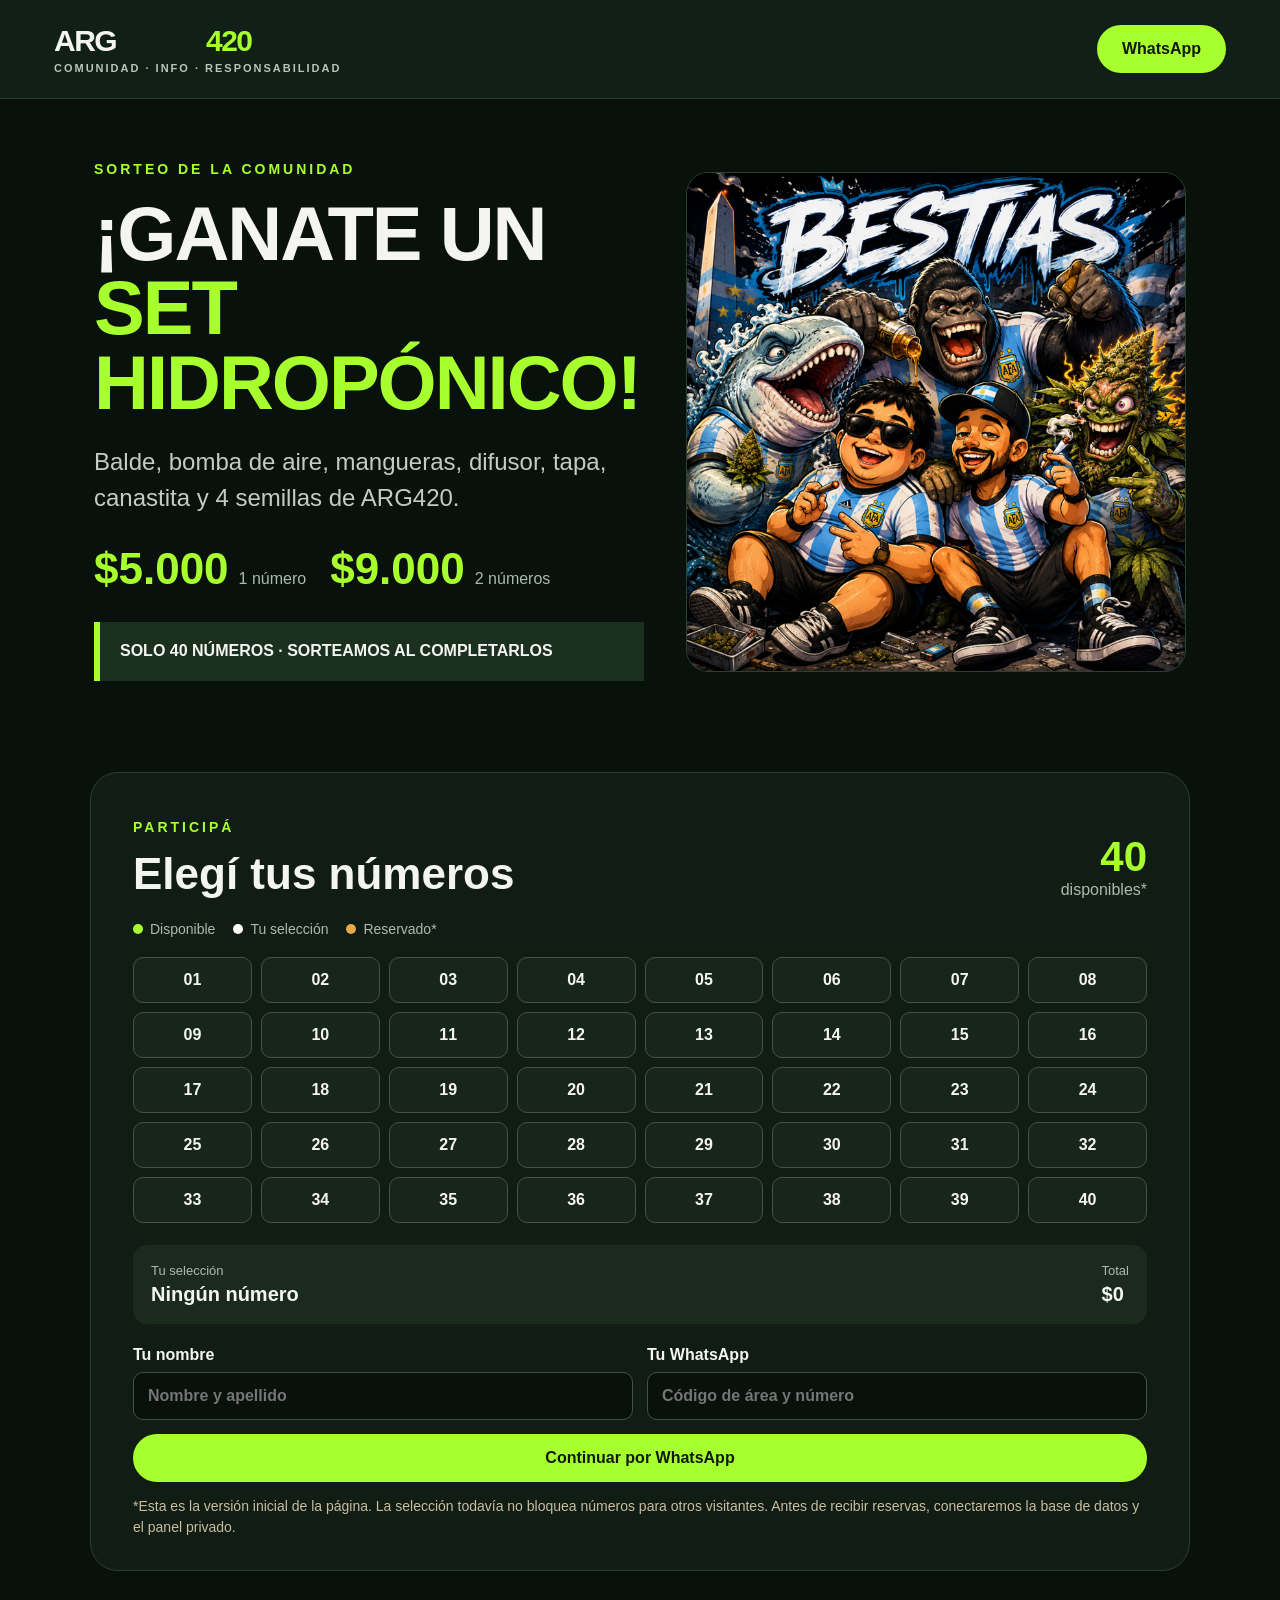
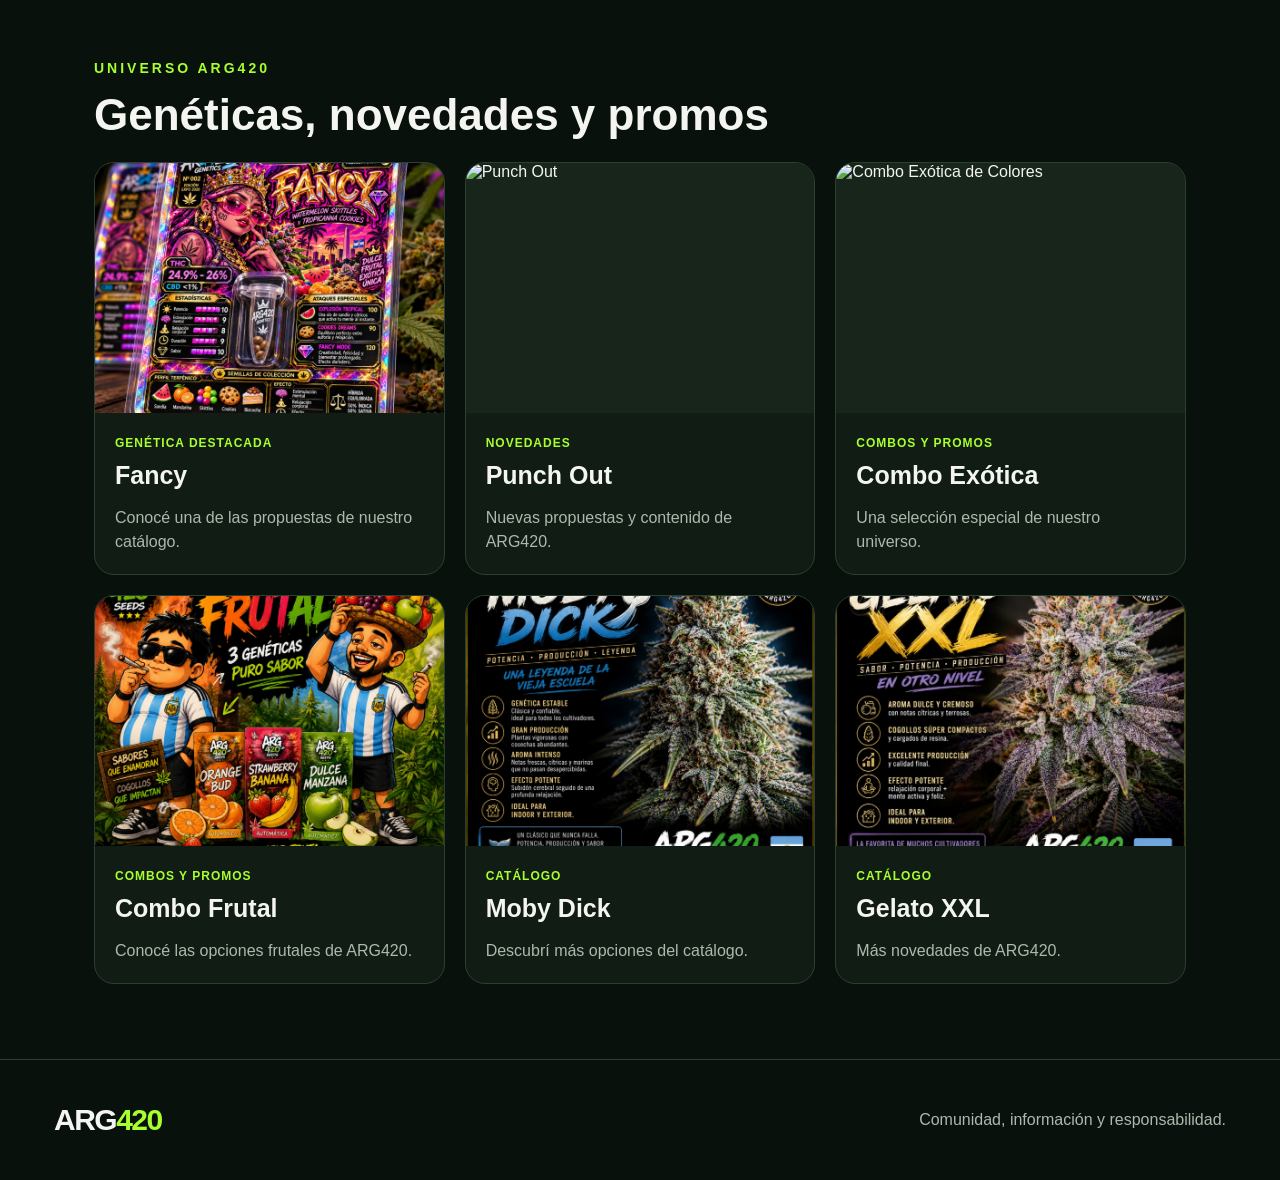
==== commit 902ba394: "Update index.html" ====
--- a/index.html
+++ b/index.html
@@ -44,8 +44,8 @@
       <div class="section-head"><div><p class="eyebrow">UNIVERSO ARG420</p><h2>Genéticas, novedades y promos</h2></div></div>
       <div class="ad-grid">
         <article class="ad-card"><img src="fancy-pack.png" alt="Pack Fancy ARG420"><div><span>GENÉTICA DESTACADA</span><h3>Fancy</h3><p>Conocé una de las propuestas de nuestro catálogo.</p></div></article>
-        <article class="ad-card"><img src="punch-out.png" alt="Punch Out"><div><span>NOVEDADES</span><h3>Punch Out</h3><p>Nuevas propuestas y contenido de ARG420.</p></div></article>
-        <article class="ad-card"><img src="combo-exotica.png" alt="Combo Exótica de Colores"><div><span>COMBOS Y PROMOS</span><h3>Combo Exótica</h3><p>Una selección especial de nuestro universo.</p></div></article>
+        <article class="ad-card"><img src="Punch-out.png" alt="Punch Out"><div><span>NOVEDADES</span><h3>Punch Out</h3><p>Nuevas propuestas y contenido de ARG420.</p></div></article>
+        <article class="ad-card"><img src="combo-exótica.png" alt="Combo Exótica de Colores"><div><span>COMBOS Y PROMOS</span><h3>Combo Exótica</h3><p>Una selección especial de nuestro universo.</p></div></article>
         <article class="ad-card"><img src="combo-frutal.png" alt="Combo Frutal"><div><span>COMBOS Y PROMOS</span><h3>Combo Frutal</h3><p>Conocé las opciones frutales de ARG420.</p></div></article>
         <article class="ad-card"><img src="moby-dick.png" alt="Moby Dick"><div><span>CATÁLOGO</span><h3>Moby Dick</h3><p>Descubrí más opciones del catálogo.</p></div></article>
         <article class="ad-card"><img src="gelato-xxl.png" alt="Gelato XXL"><div><span>CATÁLOGO</span><h3>Gelato XXL</h3><p>Más novedades de ARG420.</p></div></article>
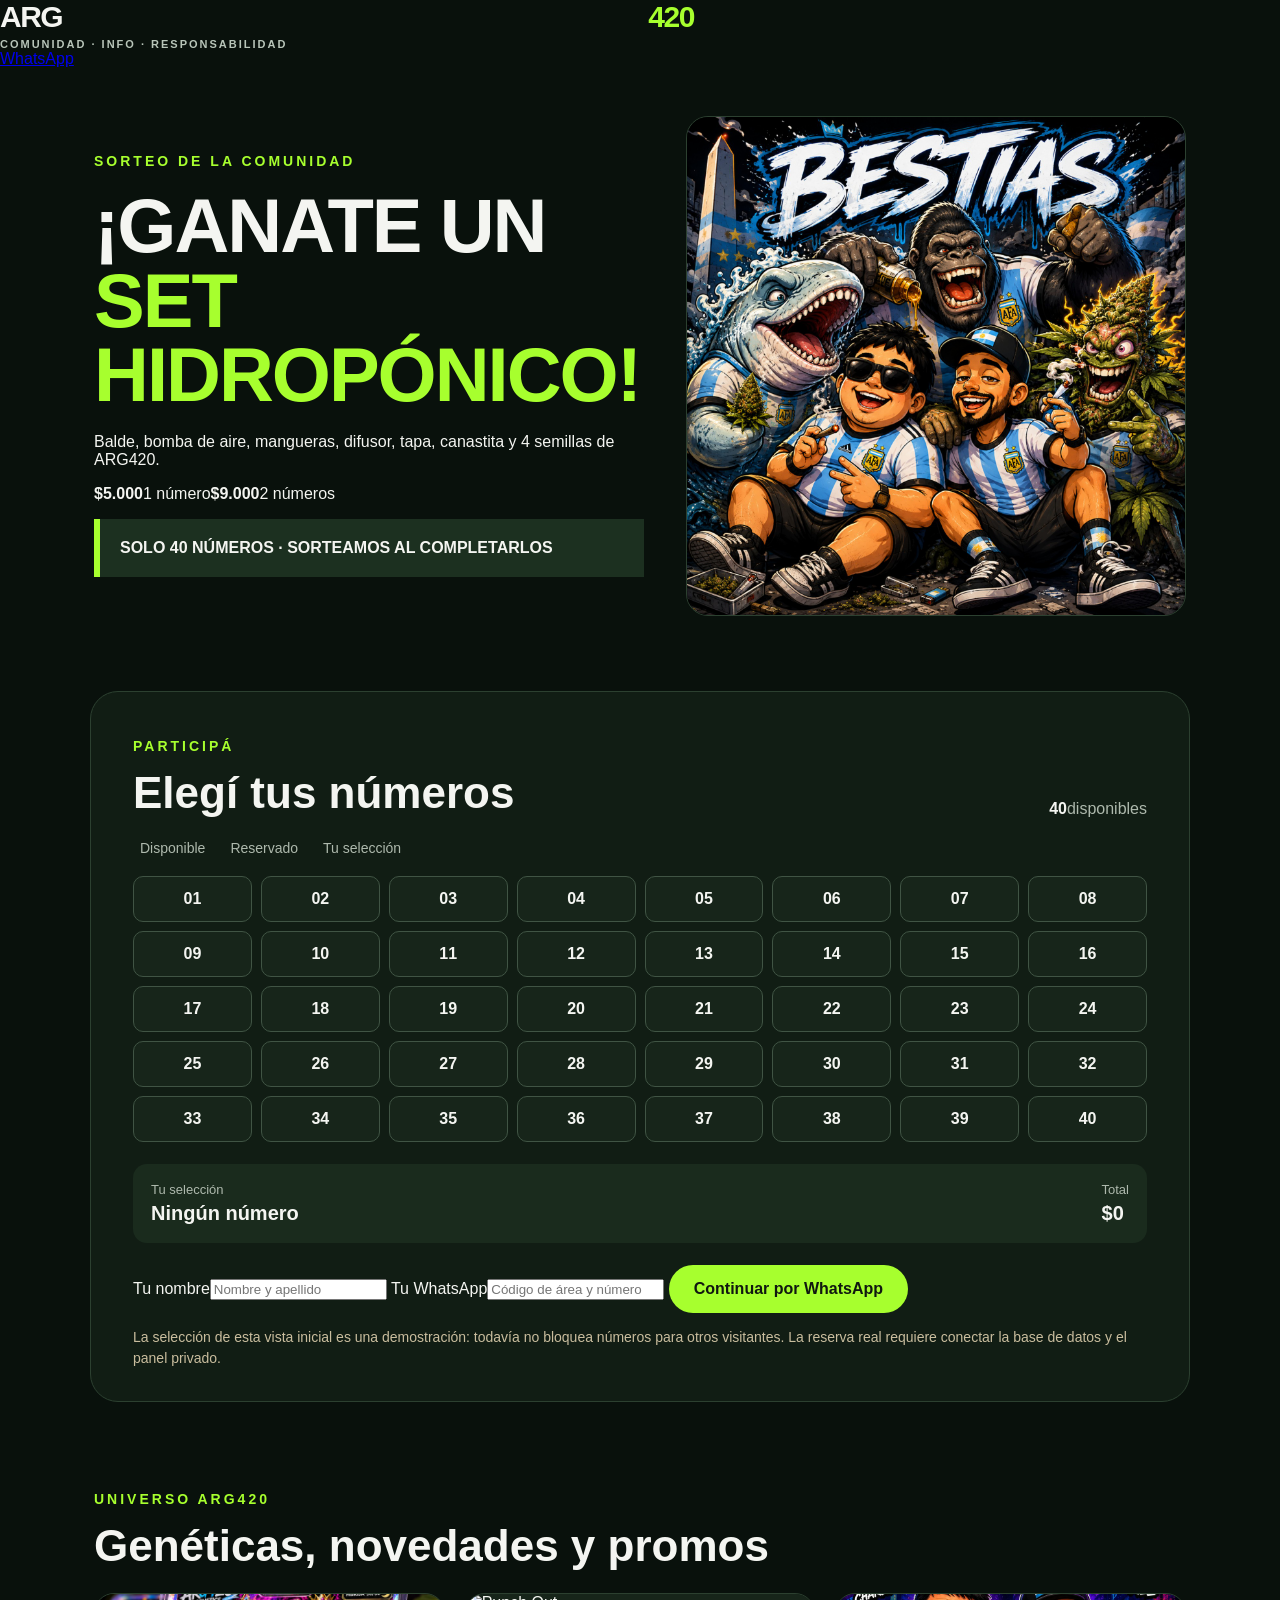
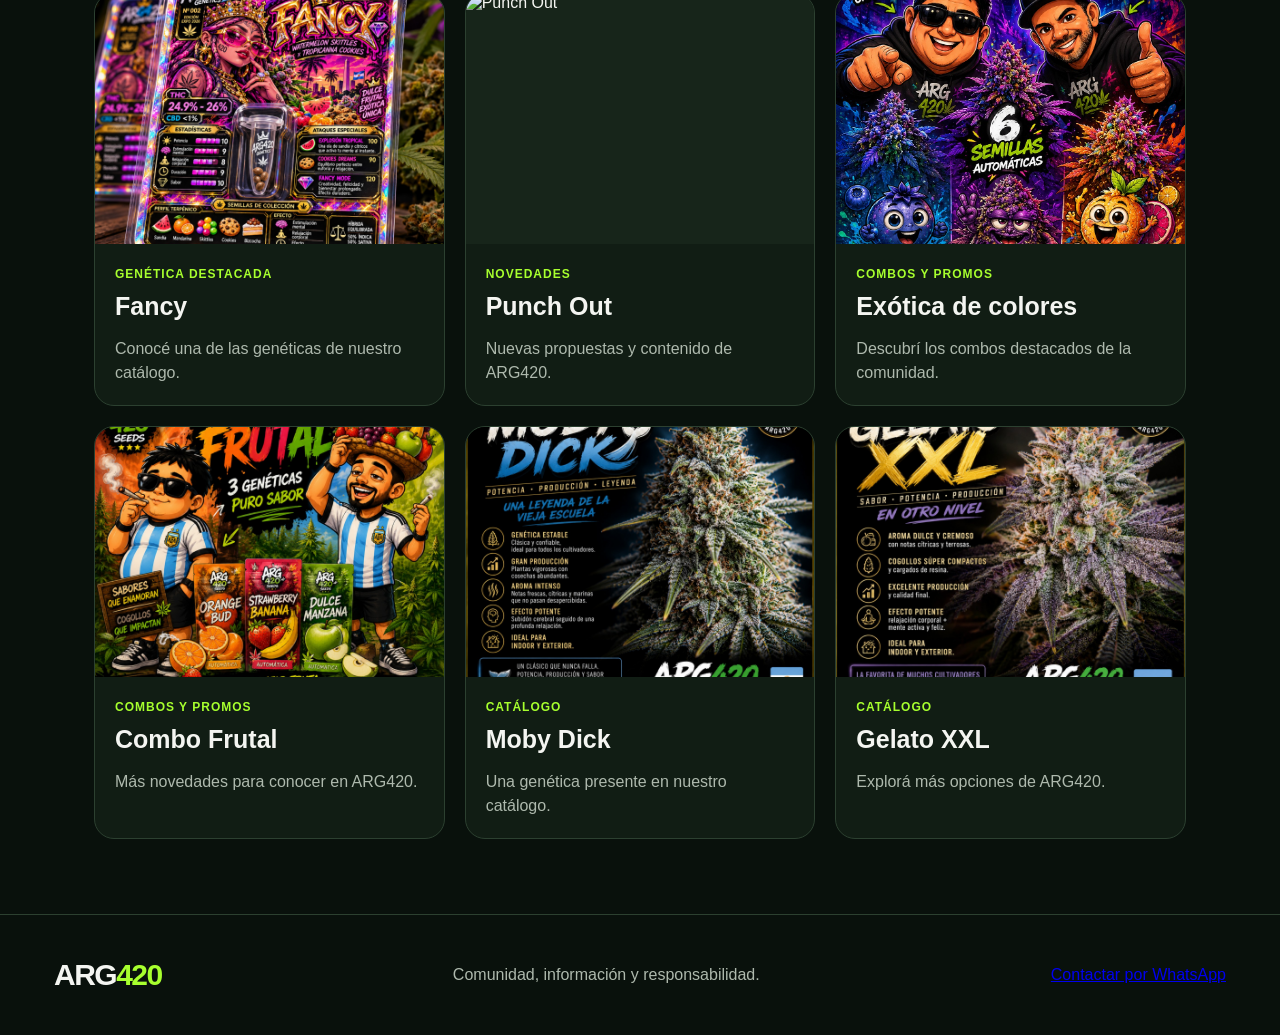
==== commit 77955f78: "Add files via upload" ====
--- a/index.html
+++ b/index.html
@@ -3,56 +3,62 @@
 <head>
   <meta charset="utf-8">
   <meta name="viewport" content="width=device-width, initial-scale=1">
-  <meta name="theme-color" content="#101810">
-  <meta name="description" content="ARG420 — Comunidad, información y responsabilidad. Sorteo de la comunidad.">
+  <meta name="theme-color" content="#101710">
+  <meta name="description" content="ARG420 — Sorteo de la comunidad y novedades.">
   <title>ARG420 | Sorteo de la comunidad</title>
   <link rel="manifest" href="manifest.webmanifest">
   <link rel="stylesheet" href="styles.css">
 </head>
 <body>
-  <header class="topbar">
-    <a class="brand" href="#inicio" aria-label="ARG420 inicio"><span>ARG</span><b>420</b><small>COMUNIDAD · INFO · RESPONSABILIDAD</small></a>
-    <a class="whatsapp" href="https://wa.me/5491125229926" target="_blank" rel="noopener">WhatsApp</a>
-  </header>
+<header class="top">
+  <div class="brand"><span>ARG</span><b>420</b><small>COMUNIDAD · INFO · RESPONSABILIDAD</small></div>
+  <a class="wa small" href="https://wa.me/5491125229926" target="_blank" rel="noopener">WhatsApp</a>
+</header>
 
-  <main id="inicio">
-    <section class="hero">
-      <div class="hero-art"><img src="bestias.png" alt="Personajes ilustrados de ARG420"></div>
-      <div class="hero-copy">
-        <p class="eyebrow">SORTEO DE LA COMUNIDAD</p>
-        <h1>¡GANATE UN<br><em>SET HIDROPÓNICO!</em></h1>
-        <p class="intro">Balde, bomba de aire, mangueras, difusor, tapa, canastita y 4 semillas de ARG420.</p>
-        <div class="prices"><div><strong>$5.000</strong><span>1 número</span></div><div><strong>$9.000</strong><span>2 números</span></div></div>
-        <p class="limited">SOLO 40 NÚMEROS · SORTEAMOS AL COMPLETARLOS</p>
-      </div>
-    </section>
+<main>
+  <section class="hero">
+    <div class="hero-copy">
+      <p class="eyebrow">SORTEO DE LA COMUNIDAD</p>
+      <h1>¡GANATE UN<br><em>SET HIDROPÓNICO!</em></h1>
+      <p>Balde, bomba de aire, mangueras, difusor, tapa, canastita y 4 semillas de ARG420.</p>
+      <div class="price-row"><strong>$5.000</strong><span>1 número</span><strong>$9.000</strong><span>2 números</span></div>
+      <p class="limited">SOLO 40 NÚMEROS · SORTEAMOS AL COMPLETARLOS</p>
+    </div>
+    <div class="hero-art"><img src="bestias.png" alt="Personajes ilustrados de ARG420"></div>
+  </section>
 
-    <section class="draw panel" id="participar">
-      <div class="section-head"><div><p class="eyebrow">PARTICIPÁ</p><h2>Elegí tus números</h2></div><div class="available"><b id="availableCount">40</b><span>disponibles*</span></div></div>
-      <div class="legend"><span><i class="dot free"></i>Disponible</span><span><i class="dot chosen"></i>Tu selección</span><span><i class="dot pending"></i>Reservado*</span></div>
-      <div id="numbers" class="numbers" aria-label="Números del sorteo"></div>
-      <div class="selection"><div><span>Tu selección</span><strong id="selectionText">Ningún número</strong></div><div><span>Total</span><strong id="total">$0</strong></div></div>
-      <form id="reserveForm" class="reserve-form">
-        <label>Tu nombre<input id="customerName" required maxlength="60" placeholder="Nombre y apellido" autocomplete="name"></label>
-        <label>Tu WhatsApp<input id="customerPhone" required maxlength="30" placeholder="Código de área y número" inputmode="tel" autocomplete="tel"></label>
-        <button class="primary" type="submit">Continuar por WhatsApp</button>
-      </form>
-      <p class="notice">*Esta es la versión inicial de la página. La selección todavía no bloquea números para otros visitantes. Antes de recibir reservas, conectaremos la base de datos y el panel privado.</p>
-    </section>
+  <section class="draw panel">
+    <div class="section-head">
+      <div><p class="eyebrow">PARTICIPÁ</p><h2>Elegí tus números</h2></div>
+      <div class="counter"><b id="availableCount">40</b><span>disponibles</span></div>
+    </div>
+    <div class="legend"><span><i class="free"></i> Disponible</span><span><i class="pending"></i> Reservado</span><span><i class="chosen"></i> Tu selección</span></div>
+    <div id="numbers" class="numbers" aria-label="Números del sorteo"></div>
+    <div class="selection">
+      <div><span class="muted">Tu selección</span><strong id="selectionText">Ningún número</strong></div>
+      <div><span class="muted">Total</span><strong id="total">$0</strong></div>
+    </div>
+    <form id="reserveForm">
+      <label>Tu nombre<input id="customerName" required maxlength="60" placeholder="Nombre y apellido"></label>
+      <label>Tu WhatsApp<input id="customerPhone" required maxlength="30" placeholder="Código de área y número"></label>
+      <button class="primary" type="submit">Continuar por WhatsApp</button>
+      <p class="notice">La selección de esta vista inicial es una demostración: todavía no bloquea números para otros visitantes. La reserva real requiere conectar la base de datos y el panel privado.</p>
+    </form>
+  </section>
 
-    <section class="ads">
-      <div class="section-head"><div><p class="eyebrow">UNIVERSO ARG420</p><h2>Genéticas, novedades y promos</h2></div></div>
-      <div class="ad-grid">
-        <article class="ad-card"><img src="fancy-pack.png" alt="Pack Fancy ARG420"><div><span>GENÉTICA DESTACADA</span><h3>Fancy</h3><p>Conocé una de las propuestas de nuestro catálogo.</p></div></article>
-        <article class="ad-card"><img src="Punch-out.png" alt="Punch Out"><div><span>NOVEDADES</span><h3>Punch Out</h3><p>Nuevas propuestas y contenido de ARG420.</p></div></article>
-        <article class="ad-card"><img src="combo-exótica.png" alt="Combo Exótica de Colores"><div><span>COMBOS Y PROMOS</span><h3>Combo Exótica</h3><p>Una selección especial de nuestro universo.</p></div></article>
-        <article class="ad-card"><img src="combo-frutal.png" alt="Combo Frutal"><div><span>COMBOS Y PROMOS</span><h3>Combo Frutal</h3><p>Conocé las opciones frutales de ARG420.</p></div></article>
-        <article class="ad-card"><img src="moby-dick.png" alt="Moby Dick"><div><span>CATÁLOGO</span><h3>Moby Dick</h3><p>Descubrí más opciones del catálogo.</p></div></article>
-        <article class="ad-card"><img src="gelato-xxl.png" alt="Gelato XXL"><div><span>CATÁLOGO</span><h3>Gelato XXL</h3><p>Más novedades de ARG420.</p></div></article>
-      </div>
-    </section>
-  </main>
-  <footer><div class="brand"><span>ARG</span><b>420</b></div><p>Comunidad, información y responsabilidad.</p></footer>
-  <script src="app.js"></script>
+  <section class="ads">
+    <div class="section-head"><div><p class="eyebrow">UNIVERSO ARG420</p><h2>Genéticas, novedades y promos</h2></div></div>
+    <div class="ad-grid">
+      <article class="ad-card"><img src="fancy-pack.png" alt="Pack Fancy ARG420"><div><span>GENÉTICA DESTACADA</span><h3>Fancy</h3><p>Conocé una de las genéticas de nuestro catálogo.</p></div></article>
+      <article class="ad-card"><img src="Punch-out.png" alt="Punch Out"><div><span>NOVEDADES</span><h3>Punch Out</h3><p>Nuevas propuestas y contenido de ARG420.</p></div></article>
+      <article class="ad-card"><img src="combo-exotica.png" alt="Combo Exótica de Colores"><div><span>COMBOS Y PROMOS</span><h3>Exótica de colores</h3><p>Descubrí los combos destacados de la comunidad.</p></div></article>
+      <article class="ad-card"><img src="combo-frutal.png" alt="Combo Frutal"><div><span>COMBOS Y PROMOS</span><h3>Combo Frutal</h3><p>Más novedades para conocer en ARG420.</p></div></article>
+      <article class="ad-card"><img src="moby-dick.png" alt="Moby Dick"><div><span>CATÁLOGO</span><h3>Moby Dick</h3><p>Una genética presente en nuestro catálogo.</p></div></article>
+      <article class="ad-card"><img src="gelato-xxl.png" alt="Gelato XXL"><div><span>CATÁLOGO</span><h3>Gelato XXL</h3><p>Explorá más opciones de ARG420.</p></div></article>
+    </div>
+  </section>
+</main>
+<footer><div class="brand"><span>ARG</span><b>420</b></div><p>Comunidad, información y responsabilidad.</p><a href="https://wa.me/5491125229926" target="_blank" rel="noopener">Contactar por WhatsApp</a></footer>
+<script src="app.js"></script>
 </body>
-</html>
+</html>
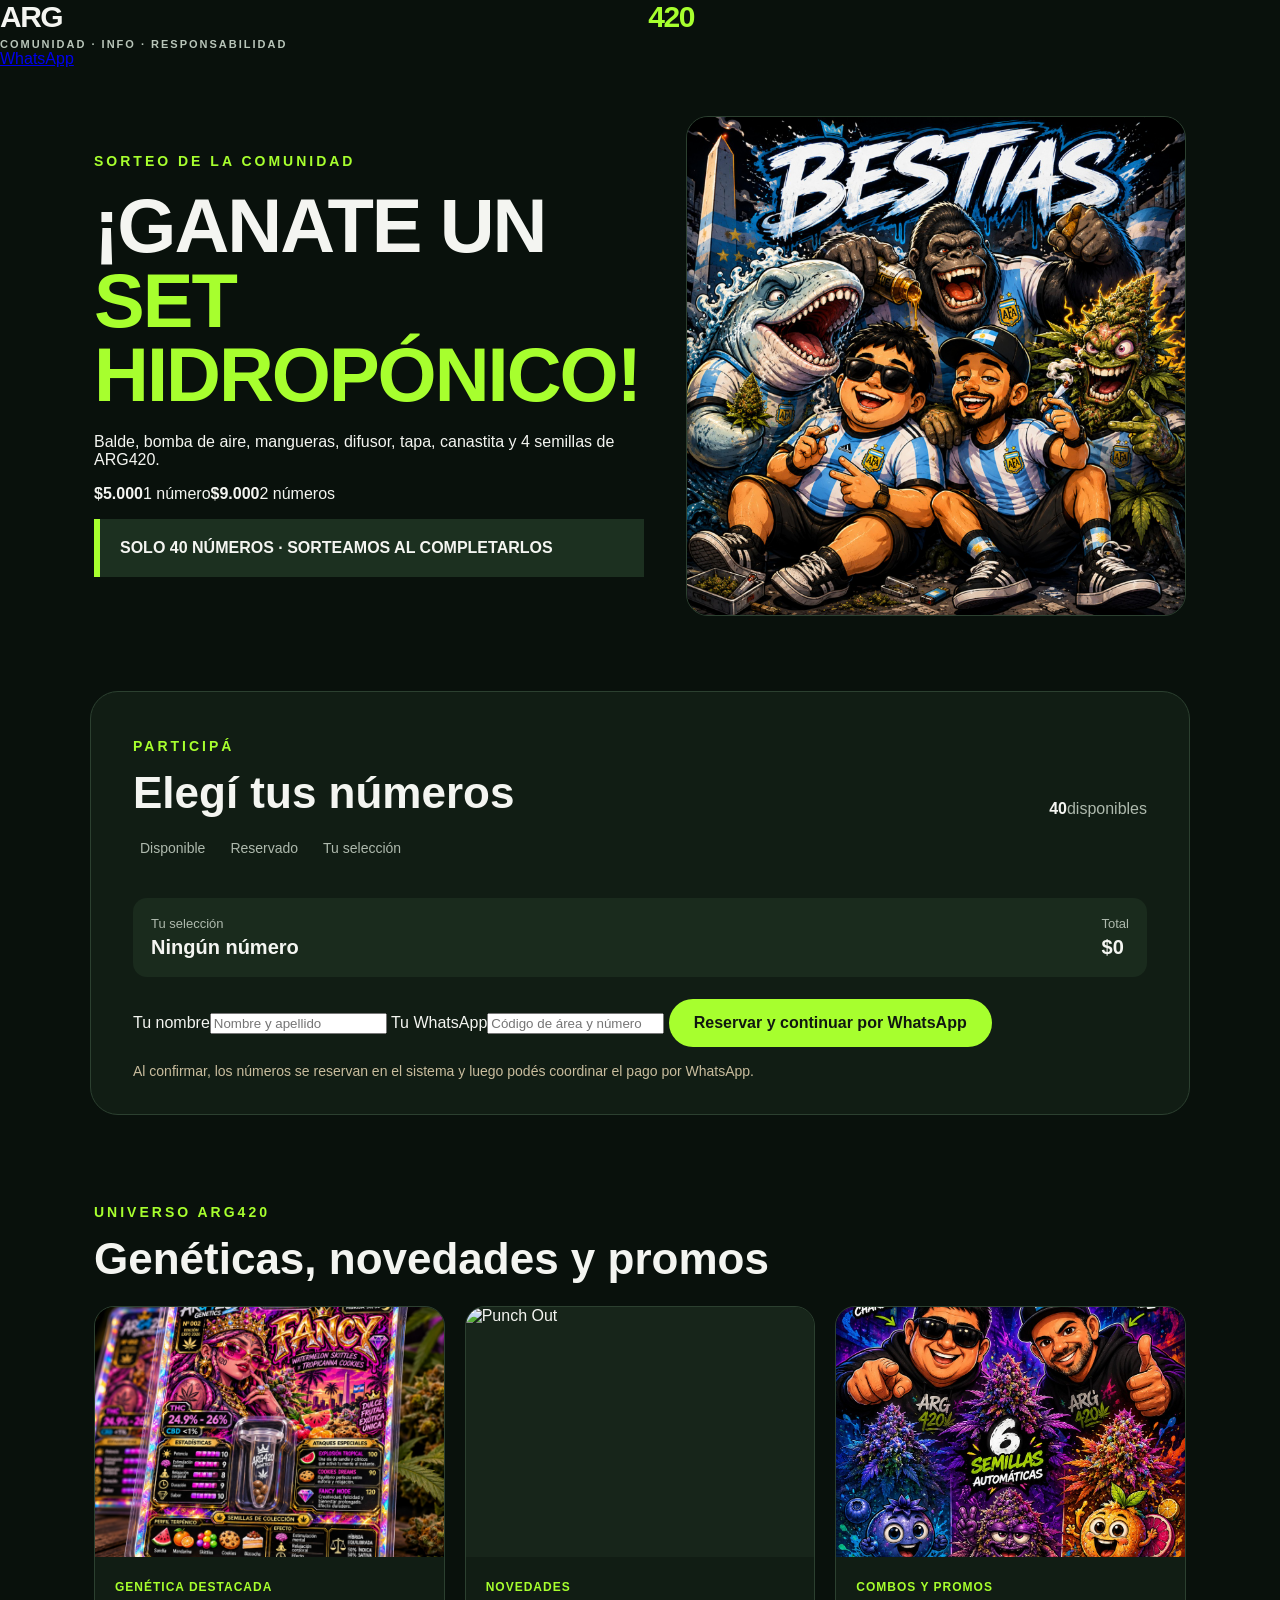
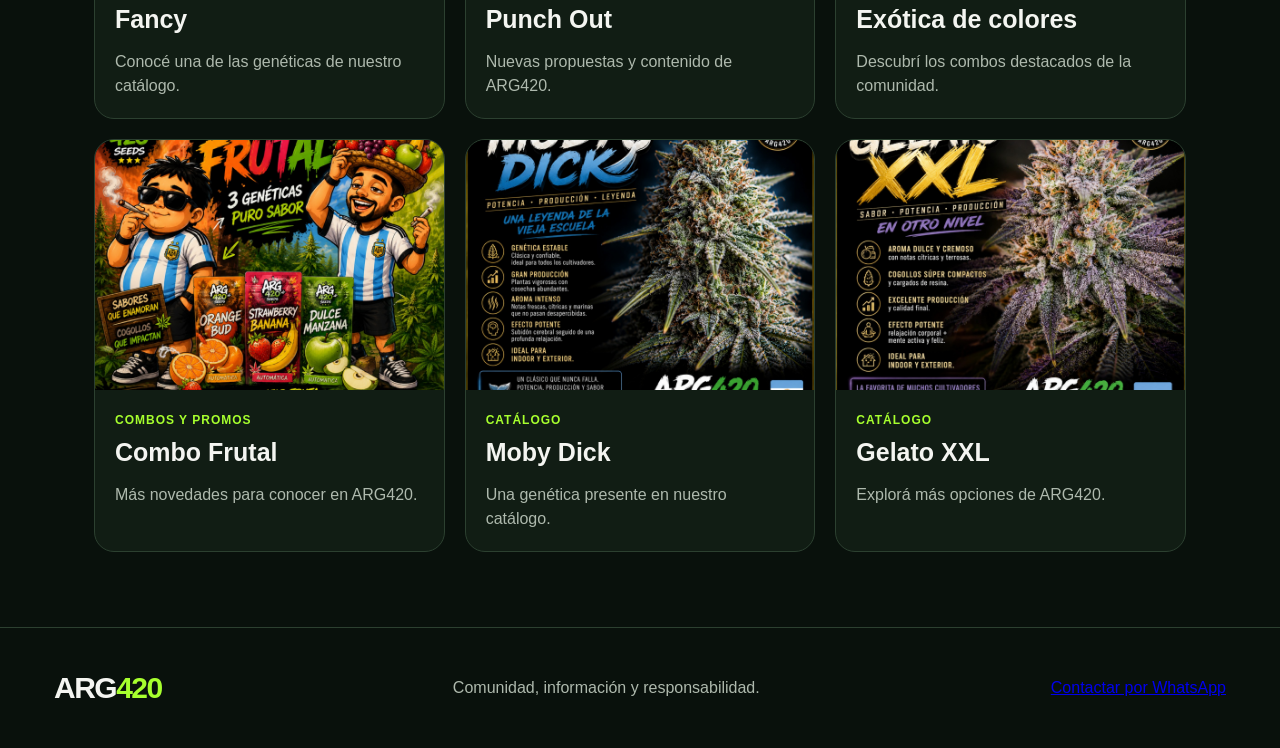
==== commit 0ed35803: "Actualizar aviso de reservas y versionar app" ====
--- a/index.html
+++ b/index.html
@@ -41,8 +41,8 @@
     <form id="reserveForm">
       <label>Tu nombre<input id="customerName" required maxlength="60" placeholder="Nombre y apellido"></label>
       <label>Tu WhatsApp<input id="customerPhone" required maxlength="30" placeholder="Código de área y número"></label>
-      <button class="primary" type="submit">Continuar por WhatsApp</button>
-      <p class="notice">La selección de esta vista inicial es una demostración: todavía no bloquea números para otros visitantes. La reserva real requiere conectar la base de datos y el panel privado.</p>
+      <button class="primary" type="submit">Reservar y continuar por WhatsApp</button>
+      <p class="notice">Al confirmar, los números se reservan en el sistema y luego podés coordinar el pago por WhatsApp.</p>
     </form>
   </section>
 
@@ -59,6 +59,7 @@
   </section>
 </main>
 <footer><div class="brand"><span>ARG</span><b>420</b></div><p>Comunidad, información y responsabilidad.</p><a href="https://wa.me/5491125229926" target="_blank" rel="noopener">Contactar por WhatsApp</a></footer>
-<script src="app.js"></script>
+<script src="https://cdn.jsdelivr.net/npm/@supabase/supabase-js@2"></script>
+<script src="app.js?v=4"></script>
 </body>
 </html>
--- a/styles.css
+++ b/styles.css
@@ -1 +1,17 @@
 :root{--bg:#09110c;--panel:#111d14;--panel2:#1c3020;--line:#2c4030;--green:#a7ff2e;--white:#f4f5f1;--muted:#aeb9ad}*{box-sizing:border-box}html{scroll-behavior:smooth}body{margin:0;background:var(--bg);color:var(--white);font-family:Arial,Helvetica,sans-serif}.topbar{display:flex;align-items:center;justify-content:space-between;padding:24px clamp(20px,5vw,54px);background:#102016;border-bottom:1px solid #263a2a;position:sticky;top:0;z-index:5}.brand{display:grid;grid-template-columns:auto auto;align-items:baseline;text-decoration:none;color:var(--white);font-size:30px;font-weight:900;letter-spacing:-1.5px}.brand b{color:var(--green)}.brand small{grid-column:1/3;font-size:11px;letter-spacing:2px;color:#b8c5b9;margin-top:4px}.whatsapp,.primary{background:var(--green);color:#101810;text-decoration:none;border:0;border-radius:999px;padding:15px 25px;font-weight:800;font-size:16px}.hero{max-width:1200px;margin:auto;padding:48px clamp(20px,5vw,54px) 30px;display:grid;grid-template-columns:1.1fr 1fr;gap:42px;align-items:center}.hero-art{order:2}.hero-art img{width:100%;height:auto;display:block;border-radius:22px;border:1px solid var(--line)}.hero-copy{order:1}.eyebrow{color:var(--green);font-weight:900;letter-spacing:3px;font-size:14px}.hero h1{font-size:clamp(42px,6vw,76px);line-height:.98;letter-spacing:-2px;margin:20px 0}.hero h1 em{font-style:normal;color:var(--green)}.intro{font-size:clamp(18px,2vw,24px);line-height:1.5;color:#c3ccc3}.prices{display:flex;gap:24px;flex-wrap:wrap;margin:28px 0}.prices div{display:flex;align-items:baseline;gap:10px}.prices strong{font-size:clamp(30px,4vw,44px);color:var(--green)}.prices span,.section-head span{color:var(--muted)}.limited{padding:18px 20px;background:var(--panel2);border-left:6px solid var(--green);font-weight:900;line-height:1.4}.panel{max-width:1100px;margin:45px auto;padding:32px clamp(20px,4vw,42px);border:1px solid var(--line);border-radius:28px;background:var(--panel)}.section-head{display:flex;justify-content:space-between;align-items:end;gap:20px;margin-bottom:22px}.section-head h2{font-size:clamp(28px,4vw,44px);margin:6px 0 0}.available{text-align:right}.available b{display:block;font-size:42px;color:var(--green)}.legend{display:flex;gap:18px;flex-wrap:wrap;color:var(--muted);font-size:14px;margin:20px 0}.legend span{display:flex;align-items:center;gap:7px}.dot{width:10px;height:10px;border-radius:50%;display:inline-block}.free{background:var(--green)}.chosen{background:#fff}.pending{background:#e6a84b}.numbers{display:grid;grid-template-columns:repeat(8,minmax(0,1fr));gap:9px}.number{border:1px solid #405444;background:#17251a;color:var(--white);border-radius:10px;padding:13px 3px;font-weight:800;font-size:16px}.number.selected{background:var(--green);color:#101810;border-color:var(--green)}.number:disabled{opacity:.4}.selection{display:flex;justify-content:space-between;gap:20px;background:#1a2b1d;padding:18px;border-radius:14px;margin:22px 0}.selection div{display:grid;gap:5px}.selection span{font-size:13px;color:var(--muted)}.selection strong{font-size:20px}.reserve-form{display:grid;grid-template-columns:1fr 1fr;gap:14px}.reserve-form label{display:grid;gap:8px;font-weight:700}.reserve-form input{width:100%;background:#09110c;color:white;border:1px solid #405444;border-radius:10px;padding:14px;font:inherit}.primary{grid-column:1/-1;cursor:pointer}.notice{color:#c9bd9e;line-height:1.5;font-size:14px;margin-bottom:0}.ads{max-width:1200px;margin:75px auto;padding:0 clamp(20px,5vw,54px)}.ad-grid{display:grid;grid-template-columns:repeat(3,minmax(0,1fr));gap:20px}.ad-card{background:var(--panel);border:1px solid var(--line);border-radius:20px;overflow:hidden}.ad-card img{width:100%;height:250px;object-fit:cover;display:block;background:#17251a}.ad-card div{padding:20px}.ad-card span{color:var(--green);font-size:12px;font-weight:900;letter-spacing:1px}.ad-card h3{font-size:25px;margin:10px 0}.ad-card p{color:var(--muted);line-height:1.5;margin-bottom:0}footer{padding:35px clamp(20px,5vw,54px);border-top:1px solid var(--line);display:flex;align-items:center;justify-content:space-between;gap:20px}footer p{color:var(--muted)}@media(max-width:760px){.hero{grid-template-columns:1fr;gap:26px;padding-top:30px}.hero-art{order:1}.hero-copy{order:2}.hero-art img{max-height:320px;object-fit:cover}.panel{margin:25px 14px;padding:24px 18px}.numbers{grid-template-columns:repeat(5,minmax(0,1fr));gap:7px}.number{padding:12px 2px}.ad-grid{grid-template-columns:repeat(2,minmax(0,1fr));gap:12px}.ad-card img{height:185px}.ad-card div{padding:14px}.ad-card h3{font-size:21px}.reserve-form{grid-template-columns:1fr}.primary{grid-column:auto}.topbar{padding:18px 20px}.brand{font-size:26px}.whatsapp{padding:13px 18px}.section-head{align-items:center}footer{display:block}}
+.number.pending {
+  white-space: pre-line;
+  text-align: center;
+  line-height: 1.2;
+  min-height: 58px;
+  padding: 8px 2px;
+  font-size: 12px;
+  overflow-wrap: anywhere;
+}
+
+.number.pending:disabled {
+  opacity: 1;
+  color: #f4f5f1;
+  background: #3b2d18;
+  border-color: #a77b36;
+}
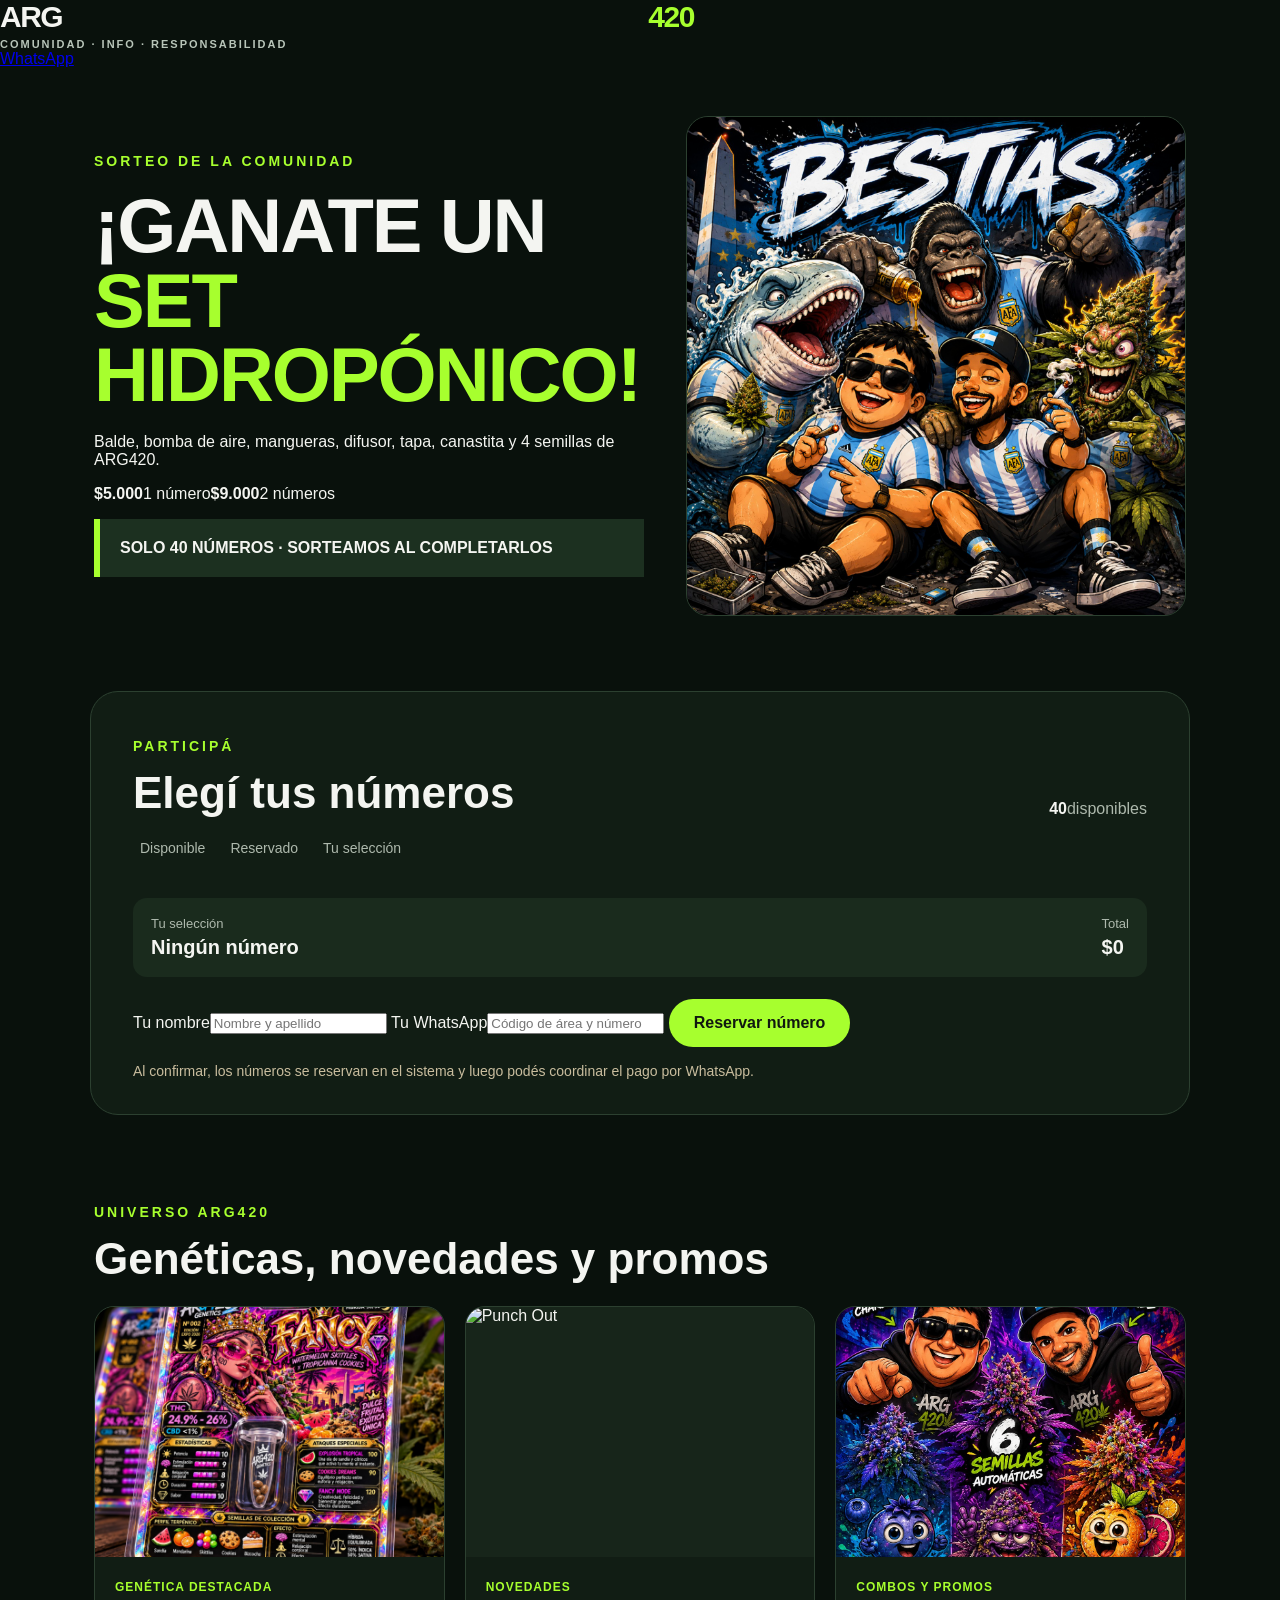
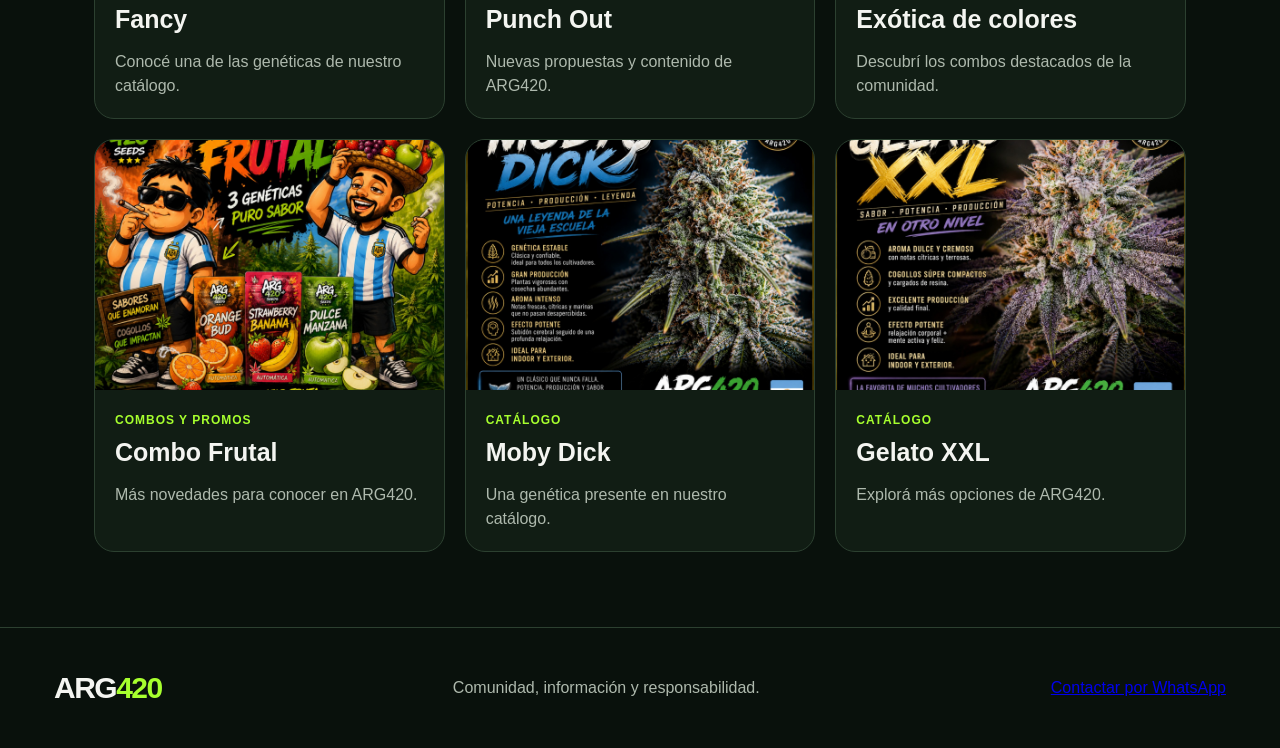
==== commit 18ddeb2c: "Renombrar botón de reserva" ====
--- a/index.html
+++ b/index.html
@@ -41,7 +41,7 @@
     <form id="reserveForm">
       <label>Tu nombre<input id="customerName" required maxlength="60" placeholder="Nombre y apellido"></label>
       <label>Tu WhatsApp<input id="customerPhone" required maxlength="30" placeholder="Código de área y número"></label>
-      <button class="primary" type="submit">Reservar y continuar por WhatsApp</button>
+      <button class="primary" type="submit">Reservar número</button>
       <p class="notice">Al confirmar, los números se reservan en el sistema y luego podés coordinar el pago por WhatsApp.</p>
     </form>
   </section>
@@ -60,6 +60,6 @@
 </main>
 <footer><div class="brand"><span>ARG</span><b>420</b></div><p>Comunidad, información y responsabilidad.</p><a href="https://wa.me/5491125229926" target="_blank" rel="noopener">Contactar por WhatsApp</a></footer>
 <script src="https://cdn.jsdelivr.net/npm/@supabase/supabase-js@2"></script>
-<script src="app.js?v=4"></script>
+<script src="app.js?v=5"></script>
 </body>
 </html>
--- a/styles.css
+++ b/styles.css
@@ -1,4 +1,4 @@
-:root{--bg:#09110c;--panel:#111d14;--panel2:#1c3020;--line:#2c4030;--green:#a7ff2e;--white:#f4f5f1;--muted:#aeb9ad}*{box-sizing:border-box}html{scroll-behavior:smooth}body{margin:0;background:var(--bg);color:var(--white);font-family:Arial,Helvetica,sans-serif}.topbar{display:flex;align-items:center;justify-content:space-between;padding:24px clamp(20px,5vw,54px);background:#102016;border-bottom:1px solid #263a2a;position:sticky;top:0;z-index:5}.brand{display:grid;grid-template-columns:auto auto;align-items:baseline;text-decoration:none;color:var(--white);font-size:30px;font-weight:900;letter-spacing:-1.5px}.brand b{color:var(--green)}.brand small{grid-column:1/3;font-size:11px;letter-spacing:2px;color:#b8c5b9;margin-top:4px}.whatsapp,.primary{background:var(--green);color:#101810;text-decoration:none;border:0;border-radius:999px;padding:15px 25px;font-weight:800;font-size:16px}.hero{max-width:1200px;margin:auto;padding:48px clamp(20px,5vw,54px) 30px;display:grid;grid-template-columns:1.1fr 1fr;gap:42px;align-items:center}.hero-art{order:2}.hero-art img{width:100%;height:auto;display:block;border-radius:22px;border:1px solid var(--line)}.hero-copy{order:1}.eyebrow{color:var(--green);font-weight:900;letter-spacing:3px;font-size:14px}.hero h1{font-size:clamp(42px,6vw,76px);line-height:.98;letter-spacing:-2px;margin:20px 0}.hero h1 em{font-style:normal;color:var(--green)}.intro{font-size:clamp(18px,2vw,24px);line-height:1.5;color:#c3ccc3}.prices{display:flex;gap:24px;flex-wrap:wrap;margin:28px 0}.prices div{display:flex;align-items:baseline;gap:10px}.prices strong{font-size:clamp(30px,4vw,44px);color:var(--green)}.prices span,.section-head span{color:var(--muted)}.limited{padding:18px 20px;background:var(--panel2);border-left:6px solid var(--green);font-weight:900;line-height:1.4}.panel{max-width:1100px;margin:45px auto;padding:32px clamp(20px,4vw,42px);border:1px solid var(--line);border-radius:28px;background:var(--panel)}.section-head{display:flex;justify-content:space-between;align-items:end;gap:20px;margin-bottom:22px}.section-head h2{font-size:clamp(28px,4vw,44px);margin:6px 0 0}.available{text-align:right}.available b{display:block;font-size:42px;color:var(--green)}.legend{display:flex;gap:18px;flex-wrap:wrap;color:var(--muted);font-size:14px;margin:20px 0}.legend span{display:flex;align-items:center;gap:7px}.dot{width:10px;height:10px;border-radius:50%;display:inline-block}.free{background:var(--green)}.chosen{background:#fff}.pending{background:#e6a84b}.numbers{display:grid;grid-template-columns:repeat(8,minmax(0,1fr));gap:9px}.number{border:1px solid #405444;background:#17251a;color:var(--white);border-radius:10px;padding:13px 3px;font-weight:800;font-size:16px}.number.selected{background:var(--green);color:#101810;border-color:var(--green)}.number:disabled{opacity:.4}.selection{display:flex;justify-content:space-between;gap:20px;background:#1a2b1d;padding:18px;border-radius:14px;margin:22px 0}.selection div{display:grid;gap:5px}.selection span{font-size:13px;color:var(--muted)}.selection strong{font-size:20px}.reserve-form{display:grid;grid-template-columns:1fr 1fr;gap:14px}.reserve-form label{display:grid;gap:8px;font-weight:700}.reserve-form input{width:100%;background:#09110c;color:white;border:1px solid #405444;border-radius:10px;padding:14px;font:inherit}.primary{grid-column:1/-1;cursor:pointer}.notice{color:#c9bd9e;line-height:1.5;font-size:14px;margin-bottom:0}.ads{max-width:1200px;margin:75px auto;padding:0 clamp(20px,5vw,54px)}.ad-grid{display:grid;grid-template-columns:repeat(3,minmax(0,1fr));gap:20px}.ad-card{background:var(--panel);border:1px solid var(--line);border-radius:20px;overflow:hidden}.ad-card img{width:100%;height:250px;object-fit:cover;display:block;background:#17251a}.ad-card div{padding:20px}.ad-card span{color:var(--green);font-size:12px;font-weight:900;letter-spacing:1px}.ad-card h3{font-size:25px;margin:10px 0}.ad-card p{color:var(--muted);line-height:1.5;margin-bottom:0}footer{padding:35px clamp(20px,5vw,54px);border-top:1px solid var(--line);display:flex;align-items:center;justify-content:space-between;gap:20px}footer p{color:var(--muted)}@media(max-width:760px){.hero{grid-template-columns:1fr;gap:26px;padding-top:30px}.hero-art{order:1}.hero-copy{order:2}.hero-art img{max-height:320px;object-fit:cover}.panel{margin:25px 14px;padding:24px 18px}.numbers{grid-template-columns:repeat(5,minmax(0,1fr));gap:7px}.number{padding:12px 2px}.ad-grid{grid-template-columns:repeat(2,minmax(0,1fr));gap:12px}.ad-card img{height:185px}.ad-card div{padding:14px}.ad-card h3{font-size:21px}.reserve-form{grid-template-columns:1fr}.primary{grid-column:auto}.topbar{padding:18px 20px}.brand{font-size:26px}.whatsapp{padding:13px 18px}.section-head{align-items:center}footer{display:block}}
+:root{--bg:#09110c;--panel:#111d14;--panel2:#1c3020;--line:#2c4030;--green:#a7ff2e;--white:#f4f5f1;--muted:#aeb9ad}*{box-sizing:border-box}html{scroll-behavior:smooth}body{margin:0;background:var(--bg);color:var(--white);font-family:Arial,Helvetica,sans-serif}.topbar{display:flex;align-items:center;justify-content:space-between;padding:24px clamp(20px,5vw,54px);background:#102016;border-bottom:1px solid #263a2a;position:sticky;top:0;z-index:5}.brand{display:grid;grid-template-columns:auto auto;align-items:baseline;text-decoration:none;color:var(--white);font-size:30px;font-weight:900;letter-spacing:-1.5px}.brand b{color:var(--green)}.brand small{grid-column:1/3;font-size:11px;letter-spacing:2px;color:#b8c5b9;margin-top:4px}.whatsapp,.primary{background:var(--green);color:#101810;text-decoration:none;border:0;border-radius:999px;padding:15px 25px;font-weight:800;font-size:16px}.hero{max-width:1200px;margin:auto;padding:48px clamp(20px,5vw,54px) 30px;display:grid;grid-template-columns:1.1fr 1fr;gap:42px;align-items:center}.hero-art{order:2}.hero-art img{width:100%;height:auto;display:block;border-radius:22px;border:1px solid var(--line)}.hero-copy{order:1}.eyebrow{color:var(--green);font-weight:900;letter-spacing:3px;font-size:14px}.hero h1{font-size:clamp(42px,6vw,76px);line-height:.98;letter-spacing:-2px;margin:20px 0}.hero h1 em{font-style:normal;color:var(--green)}.intro{font-size:clamp(18px,2vw,24px);line-height:1.5;color:#c3ccc3}.prices{display:flex;gap:24px;flex-wrap:wrap;margin:28px 0}.prices div{display:flex;align-items:baseline;gap:10px}.prices strong{font-size:clamp(30px,4vw,44px);color:var(--green)}.prices span,.section-head span{color:var(--muted)}.limited{padding:18px 20px;background:var(--panel2);border-left:6px solid var(--green);font-weight:900;line-height:1.4}.panel{max-width:1100px;margin:45px auto;padding:32px clamp(20px,4vw,42px);border:1px solid var(--line);border-radius:28px;background:var(--panel)}.section-head{display:flex;justify-content:space-between;align-items:end;gap:20px;margin-bottom:22px}.section-head h2{font-size:clamp(28px,4vw,44px);margin:6px 0 0}.available{text-align:right}.available b{display:block;font-size:42px;color:var(--green)}.legend{display:flex;gap:18px;flex-wrap:wrap;color:var(--muted);font-size:14px;margin:20px 0}.legend span{display:flex;align-items:center;gap:7px}.dot{width:10px;height:10px;border-radius:50%;display:inline-block}.free{background:var(--green)}.chosen{background:#fff}.pending{background:#e6a84b}.numbers{display:grid;grid-template-columns:repeat(8,minmax(0,1fr));gap:9px}.number{border:1px solid #405444;background:#17251a;color:var(--white);border-radius:10px;padding:13px 3px;font-weight:800;font-size:16px}.number.selected{background:#ffffff;color:#101810;border-color:#ffffff}.number:disabled{opacity:.4}.selection{display:flex;justify-content:space-between;gap:20px;background:#1a2b1d;padding:18px;border-radius:14px;margin:22px 0}.selection div{display:grid;gap:5px}.selection span{font-size:13px;color:var(--muted)}.selection strong{font-size:20px}.reserve-form{display:grid;grid-template-columns:1fr 1fr;gap:14px}.reserve-form label{display:grid;gap:8px;font-weight:700}.reserve-form input{width:100%;background:#09110c;color:white;border:1px solid #405444;border-radius:10px;padding:14px;font:inherit}.primary{grid-column:1/-1;cursor:pointer}.notice{color:#c9bd9e;line-height:1.5;font-size:14px;margin-bottom:0}.ads{max-width:1200px;margin:75px auto;padding:0 clamp(20px,5vw,54px)}.ad-grid{display:grid;grid-template-columns:repeat(3,minmax(0,1fr));gap:20px}.ad-card{background:var(--panel);border:1px solid var(--line);border-radius:20px;overflow:hidden}.ad-card img{width:100%;height:250px;object-fit:cover;display:block;background:#17251a}.ad-card div{padding:20px}.ad-card span{color:var(--green);font-size:12px;font-weight:900;letter-spacing:1px}.ad-card h3{font-size:25px;margin:10px 0}.ad-card p{color:var(--muted);line-height:1.5;margin-bottom:0}footer{padding:35px clamp(20px,5vw,54px);border-top:1px solid var(--line);display:flex;align-items:center;justify-content:space-between;gap:20px}footer p{color:var(--muted)}@media(max-width:760px){.hero{grid-template-columns:1fr;gap:26px;padding-top:30px}.hero-art{order:1}.hero-copy{order:2}.hero-art img{max-height:320px;object-fit:cover}.panel{margin:25px 14px;padding:24px 18px}.numbers{grid-template-columns:repeat(5,minmax(0,1fr));gap:7px}.number{padding:12px 2px}.ad-grid{grid-template-columns:repeat(2,minmax(0,1fr));gap:12px}.ad-card img{height:185px}.ad-card div{padding:14px}.ad-card h3{font-size:21px}.reserve-form{grid-template-columns:1fr}.primary{grid-column:auto}.topbar{padding:18px 20px}.brand{font-size:26px}.whatsapp{padding:13px 18px}.section-head{align-items:center}footer{display:block}}
 .number.pending {
   white-space: pre-line;
   text-align: center;
